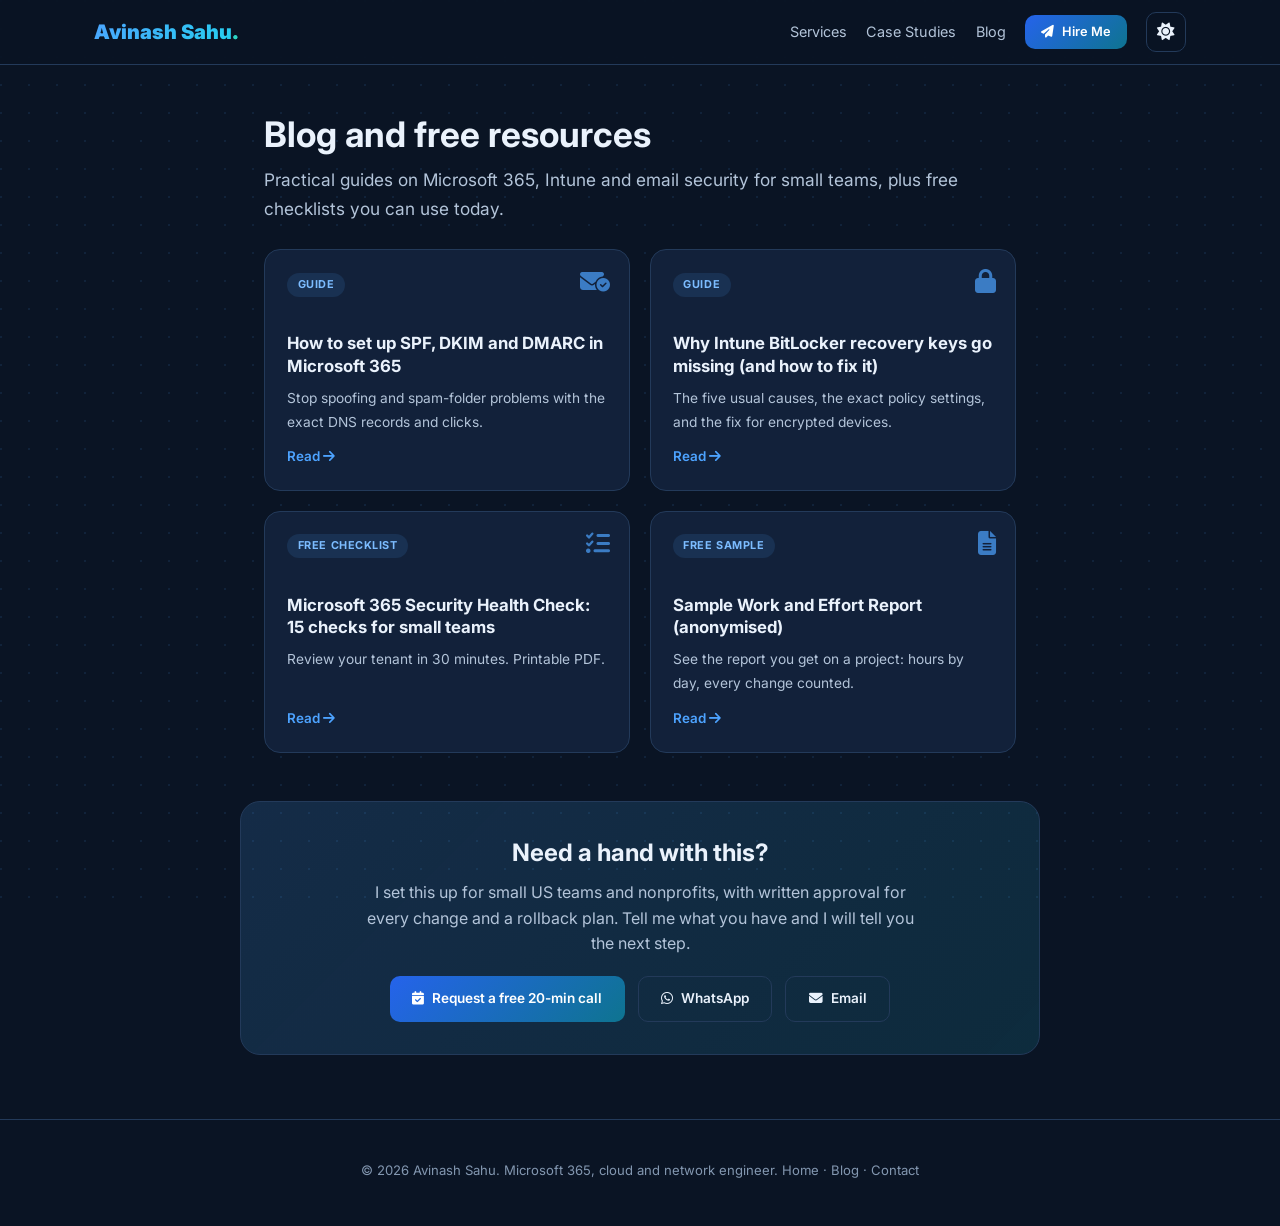
==== blog/index.html @ 32ed9b86 "Add blog, free resources, booking and WhatsApp buttons, analytics hook - Blog with two guides (SPF/D" ====
<!DOCTYPE html>
<html lang="en" data-theme="dark">
<head>
  <meta charset="UTF-8" />
  <meta name="viewport" content="width=device-width, initial-scale=1.0" />
  <title>Blog and free resources: Microsoft 365, Intune and email security | Avinash Sahu</title>
  <meta name="description" content="Practical guides on Microsoft 365, Intune and email security for small teams, plus free checklists and a sample project report." />
  <link rel="canonical" href="https://1998avinashsahu.github.io/portfolio/blog/" />
  <meta name="theme-color" content="#0a1424" />
  <meta property="og:type" content="website" />
  <meta property="og:title" content="Blog and free resources: Microsoft 365, Intune and email security" />
  <meta property="og:description" content="Practical guides on Microsoft 365, Intune and email security for small teams, plus free checklists and a sample project report." />
  <meta property="og:url" content="https://1998avinashsahu.github.io/portfolio/blog/" />
  <meta property="og:image" content="https://1998avinashsahu.github.io/portfolio/assets/og-image.jpg" />
  <meta name="twitter:card" content="summary_large_image" />
  <link rel="icon" href="data:image/svg+xml,%3Csvg xmlns='http://www.w3.org/2000/svg' viewBox='0 0 64 64'%3E%3Crect width='64' height='64' rx='14' fill='%232563eb'/%3E%3Ctext x='32' y='43' font-size='30' font-family='Arial' font-weight='700' text-anchor='middle' fill='white'%3EAS%3C/text%3E%3C/svg%3E" />
  <script>try{var t=localStorage.getItem('theme');if(t)document.documentElement.setAttribute('data-theme',t)}catch(e){}</script>
  <link rel="preconnect" href="https://fonts.googleapis.com" />
  <link href="https://fonts.googleapis.com/css2?family=Inter:wght@300;400;500;600;700;800;900&display=swap" rel="stylesheet" />
  <link rel="stylesheet" href="https://cdnjs.cloudflare.com/ajax/libs/font-awesome/6.5.1/css/all.min.css" />
  <link rel="stylesheet" href="../style.css" />
  
</head>
<body class="post-page">
  <a class="skip-link" href="#main">Skip to content</a>
  <header class="post-nav">
    <div class="container post-nav-inner">
      <a class="nav-logo" href="../">Avinash Sahu<span class="dot">.</span></a>
      <nav aria-label="Main">
        <a href="../#services">Services</a>
        <a href="../#case-studies">Case Studies</a>
        <a href="./">Blog</a>
        <a href="../#contact" class="btn btn-sm btn-primary"><i class="fas fa-paper-plane"></i> Hire Me</a>
        <button class="theme-toggle" id="themeToggle" aria-label="Toggle theme"><i class="fas fa-sun icon-sun"></i><i class="fas fa-moon icon-moon"></i></button>
      </nav>
    </div>
  </header>
  <main id="main">

    <section class="post container">
      <h1>Blog and free resources</h1>
      <p class="lead">Practical guides on Microsoft 365, Intune and email security for small teams, plus free checklists you can use today.</p>
      <div class="res-grid"><a class="res-card" href="../blog/dkim-dmarc-microsoft-365.html"><span class="res-tag">Guide</span><i class="fas fa-envelope-circle-check res-icon"></i><h3>How to set up SPF, DKIM and DMARC in Microsoft 365</h3><p>Stop spoofing and spam-folder problems with the exact DNS records and clicks.</p><span class="res-more">Read <i class="fas fa-arrow-right"></i></span></a><a class="res-card" href="../blog/intune-bitlocker-recovery-keys-missing.html"><span class="res-tag">Guide</span><i class="fas fa-lock res-icon"></i><h3>Why Intune BitLocker recovery keys go missing (and how to fix it)</h3><p>The five usual causes, the exact policy settings, and the fix for encrypted devices.</p><span class="res-more">Read <i class="fas fa-arrow-right"></i></span></a><a class="res-card" href="../resources/m365-security-health-check.html"><span class="res-tag">Free checklist</span><i class="fas fa-list-check res-icon"></i><h3>Microsoft 365 Security Health Check: 15 checks for small teams</h3><p>Review your tenant in 30 minutes. Printable PDF.</p><span class="res-more">Read <i class="fas fa-arrow-right"></i></span></a><a class="res-card" href="../resources/sample-work-report.html"><span class="res-tag">Free sample</span><i class="fas fa-file-lines res-icon"></i><h3>Sample Work and Effort Report (anonymised)</h3><p>See the report you get on a project: hours by day, every change counted.</p><span class="res-more">Read <i class="fas fa-arrow-right"></i></span></a></div>
    </section>

    <section class="post-cta no-print">
      <h2>Need a hand with this?</h2>
      <p>I set this up for small US teams and nonprofits, with written approval for every change and a rollback plan. Tell me what you have and I will tell you the next step.</p>
      <div class="cta-actions">
        <a data-book class="btn btn-primary" href="#"><i class="fas fa-calendar-check"></i> <span class="book-label">Request a free 20-min call</span></a>
        <a data-wa class="btn btn-outline" href="#"><i class="fab fa-whatsapp"></i> WhatsApp</a>
        <a class="btn btn-outline" href="mailto:avinashsahu7415@gmail.com?subject=Question%20from%20your%20blog"><i class="fas fa-envelope"></i> Email</a>
      </div>
    </section>
  </main>
  <footer class="footer post-footer">
    <div class="container">
      <p class="footer-text">&copy; 2026 Avinash Sahu. Microsoft 365, cloud and network engineer. <a href="../">Home</a> &middot; <a href="./">Blog</a> &middot; <a href="../#contact">Contact</a></p>
    </div>
  </footer>
  <script src="../site.js"></script>
</body>
</html>
---- style.css ----
/* ============================================
   SUNSET PALETTE PORTFOLIO — Avinash Sahu
   Dark / Light mode with smooth transitions
   ============================================ */

/* --- CSS Variables: Dark Theme (Default): deep navy, blue and cyan --- */
:root,
[data-theme="dark"] {
  --bg:        #0a1424;
  --bg2:       #0e1b30;
  --bg3:       #13233b;
  --card:      #12213a;
  --card-hover:#182c4a;
  --text:      #eaf2fc;
  --text2:     #b3c4d9;
  --text3:     #8397b0;
  --border:    #233a5a;
  --accent:    #4da3ff;
  --accent2:   #7cbcff;
  --accent3:   #2dd4bf;
  --gradient1: #4da3ff;
  --gradient2: #22d3ee;
  --gradient3: #2dd4bf;
  --btn1:      #2563eb;
  --btn2:      #0e7490;
  --tag-bg:    rgba(77,163,255,0.12);
  --tag-text:  #7cbcff;
  --glow:      rgba(77,163,255,0.18);
  --shadow:    rgba(0,0,0,0.45);
  --nav-bg:    rgba(10,20,36,0.88);
  --bg-art:    .55;
  --dots:      rgba(77,163,255,0.10);
  --metrics-bg:linear-gradient(135deg,rgba(77,163,255,0.07),rgba(34,211,238,0.06));
}

/* --- CSS Variables: Light Theme --- */
[data-theme="light"] {
  --bg:        #f3f7fc;
  --bg2:       #eaf1fa;
  --bg3:       #e2ecf8;
  --card:      #ffffff;
  --card-hover:#f3f7fc;
  --text:      #0b1b2e;
  --text2:     #3d536c;
  --text3:     #587089;
  --border:    #d3e0f0;
  --accent:    #1d6fe0;
  --accent2:   #1558b8;
  --accent3:   #0f766e;
  --gradient1: #1d6fe0;
  --gradient2: #0891b2;
  --gradient3: #0f766e;
  --btn1:      #1d4ed8;
  --btn2:      #0e7490;
  --tag-bg:    rgba(29,111,224,0.08);
  --tag-text:  #1558b8;
  --glow:      rgba(29,111,224,0.10);
  --shadow:    rgba(11,27,46,0.10);
  --nav-bg:    rgba(243,247,252,0.92);
  --bg-art:    .30;
  --dots:      rgba(29,111,224,0.10);
  --metrics-bg:linear-gradient(135deg,rgba(29,111,224,0.05),rgba(8,145,178,0.05));
}

/* --- Base Reset --- */
*,*::before,*::after { margin:0; padding:0; box-sizing:border-box; }
html { scroll-behavior:smooth; scroll-padding-top:80px; }
body {
  font-family:'Inter',system-ui,-apple-system,sans-serif;
  background:var(--bg);
  color:var(--text);
  line-height:1.6;
  overflow-x:hidden;
  transition:background .4s ease, color .4s ease;
}

/* Scrollbar */
::-webkit-scrollbar { width:6px; }
::-webkit-scrollbar-track { background:var(--bg); }
::-webkit-scrollbar-thumb { background:var(--accent); border-radius:3px; }

/* --- Typography --- */
a { text-decoration:none; color:inherit; }
strong { color:var(--accent); font-weight:600; }
ul { list-style:none; }

/* --- Container --- */
.container { max-width:1140px; margin:0 auto; padding:0 1.5rem; }

/* --- Gradient Text --- */
.gradient-text {
  background:linear-gradient(135deg,var(--gradient1),var(--gradient2),var(--gradient3));
  -webkit-background-clip:text;
  -webkit-text-fill-color:transparent;
  background-clip:text;
  background-size:200% 200%;
  animation:gradShift 6s ease infinite;
}
@keyframes gradShift {
  0%{background-position:0% 50%}
  50%{background-position:100% 50%}
  100%{background-position:0% 50%}
}

/* --- Buttons --- */
.btn {
  display:inline-flex; align-items:center; gap:.5rem;
  padding:.7rem 1.4rem; border-radius:10px;
  font-weight:600; font-size:.85rem;
  transition:all .3s; cursor:pointer; border:none;
  font-family:inherit; position:relative; overflow:hidden;
}
.btn-primary {
  background:linear-gradient(135deg,var(--btn1),var(--btn2));
  color:#fff;
}
.btn-primary:hover { transform:translateY(-3px); box-shadow:0 10px 30px var(--glow); }
.btn-outline {
  border:1px solid var(--border); color:var(--text); background:transparent;
}
.btn-outline:hover { border-color:var(--accent); color:var(--accent); }
.btn-accent {
  background:linear-gradient(135deg,var(--btn1),var(--btn2));
  color:#fff; border-radius:8px;
}
.btn-linkedin {
  background:#0077B5; color:#fff; border:none;
}
.btn-linkedin:hover {
  background:#005e93; transform:translateY(-3px);
  box-shadow:0 8px 25px rgba(0,119,181,0.35);
}
.btn-sm { padding:.4rem 1rem; font-size:.8rem; }
.btn-full { width:100%; justify-content:center; }

/* ===========================
   NAVBAR — Sticky + Responsive
   =========================== */
.nav {
  position:fixed; top:0; left:0; right:0; z-index:1000;
  background:var(--nav-bg);
  backdrop-filter:blur(20px); -webkit-backdrop-filter:blur(20px);
  border-bottom:1px solid var(--border);
  transition:all .3s;
}
.nav.scrolled { box-shadow:0 4px 30px var(--shadow); }
.nav-inner {
  max-width:1140px; margin:0 auto; padding:0 1.5rem;
  display:flex; justify-content:space-between; align-items:center; height:64px;
}
.nav-logo {
  font-size:1.25rem; font-weight:900; white-space:nowrap;
  background:linear-gradient(135deg,var(--gradient1),var(--gradient2));
  -webkit-background-clip:text; -webkit-text-fill-color:transparent;
  background-clip:text;
}
.nav-logo .dot { -webkit-text-fill-color:var(--accent3); }
.nav-menu {
  display:flex; align-items:center; gap:1.8rem; list-style:none;
}
.nav-link {
  color:var(--text2); font-size:.85rem; font-weight:500;
  transition:all .3s; position:relative;
}
.nav-link::after {
  content:''; position:absolute; bottom:-4px; left:0;
  width:0; height:2px; background:var(--accent); transition:width .3s;
}
.nav-link:hover, .nav-link.active { color:var(--accent); }
.nav-link:hover::after, .nav-link.active::after { width:100%; }

/* Nav Right (Theme + Hamburger) */
.nav-right { display:flex; align-items:center; gap:.8rem; }

/* Theme Toggle */
.theme-toggle {
  width:40px; height:40px; border-radius:10px; border:1px solid var(--border);
  background:transparent; cursor:pointer; display:flex; align-items:center;
  justify-content:center; color:var(--text); font-size:1.1rem; transition:all .3s;
}
.theme-toggle:hover { border-color:var(--accent); color:var(--accent); }
[data-theme="dark"] .icon-sun  { display:inline; }
[data-theme="dark"] .icon-moon { display:none; }
[data-theme="light"] .icon-sun  { display:none; }
[data-theme="light"] .icon-moon { display:inline; }

/* Hamburger */
.hamburger {
  display:none; flex-direction:column; gap:5px;
  background:none; border:none; cursor:pointer; padding:4px;
}
.hamburger span {
  display:block; width:24px; height:2px; background:var(--text);
  border-radius:2px; transition:all .3s;
}
.hamburger.active span:nth-child(1) { transform:rotate(45deg) translate(5px,5px); }
.hamburger.active span:nth-child(2) { opacity:0; }
.hamburger.active span:nth-child(3) { transform:rotate(-45deg) translate(5px,-5px); }

/* ===========================
   HERO
   =========================== */
.hero {
  min-height:100vh; display:flex; align-items:center;
  padding:80px 0 40px; position:relative; overflow:hidden;
}
.hero-bg-glow {
  position:absolute; top:-150px; right:-150px; width:600px; height:600px;
  background:radial-gradient(circle,var(--glow) 0%,transparent 70%);
  border-radius:50%; animation:pulse 8s ease-in-out infinite; pointer-events:none;
}
@keyframes pulse {
  0%,100%{transform:scale(1);opacity:.5}
  50%{transform:scale(1.15);opacity:1}
}
.hero-content { max-width:700px; }
.hero-badge {
  display:inline-flex; align-items:center; gap:.5rem;
  padding:.4rem 1rem; border-radius:50px;
  background:rgba(34,197,94,0.1); border:1px solid rgba(34,197,94,0.3);
  font-size:.8rem; color:#22c55e; margin-bottom:1.5rem;
}
.pulse-dot {
  width:8px; height:8px; background:#22c55e; border-radius:50%;
  animation:blink 2s infinite;
}
@keyframes blink { 0%,100%{opacity:1} 50%{opacity:.3} }
.hero h1 { font-size:3.2rem; font-weight:900; line-height:1.1; margin-bottom:1.5rem; }
.hero-desc { font-size:1.1rem; color:var(--text2); max-width:560px; margin-bottom:2rem; }
.hero-btns { display:flex; gap:1rem; flex-wrap:wrap; margin-bottom:3rem; }
.hero-stats { display:grid; grid-template-columns:repeat(4,1fr); gap:1rem; }
.stat-card {
  background:var(--card); border:1px solid var(--border); border-radius:12px;
  padding:1rem; text-align:center; transition:all .3s;
}
.stat-card:hover { border-color:var(--accent); transform:translateY(-3px); }
.stat-num { font-size:1.8rem; font-weight:800; color:var(--accent); display:block; }
.stat-card small { font-size:.7rem; color:var(--text3); }
.scroll-indicator {
  position:absolute; bottom:2rem; left:50%; transform:translateX(-50%);
  display:flex; flex-direction:column; align-items:center; gap:.5rem;
  color:var(--text3); font-size:.75rem;
}
.scroll-line {
  width:1px; height:40px; background:linear-gradient(to bottom,var(--accent),transparent);
  animation:scrollBounce 2s infinite;
}
@keyframes scrollBounce {
  0%,100%{transform:scaleY(1);opacity:1}
  50%{transform:scaleY(.5);opacity:.4}
}

/* ===========================
   METRICS BAR
   =========================== */
.metrics-bar {
  background:var(--metrics-bg);
  border-top:1px solid var(--border); border-bottom:1px solid var(--border);
  padding:3rem 0;
}
.metrics-grid { display:grid; grid-template-columns:repeat(5,1fr); gap:1.5rem; }
.metric { text-align:center; }
.metric .stat-num { font-size:2.5rem; }
.metric small { font-size:.8rem; color:var(--text3); display:block; margin-top:.2rem; }

/* ===========================
   SECTIONS
   =========================== */
.section { padding:5rem 0; }
.section-alt { background:var(--bg2); }
.section-header { text-align:center; margin-bottom:3.5rem; }
.section-badge {
  display:inline-block; padding:.25rem .9rem;
  background:var(--tag-bg); border:1px solid rgba(77,163,255,0.22);
  border-radius:50px; font-size:.75rem; color:var(--tag-text);
  letter-spacing:1px; text-transform:uppercase; margin-bottom:.8rem;
}
.section-title { font-size:2.4rem; font-weight:900; margin-bottom:.5rem; }
.section-sub { color:var(--text3); font-size:.95rem; max-width:550px; margin:0 auto; }

/* ===========================
   ABOUT
   =========================== */
.about-grid { display:grid; grid-template-columns:1fr 1fr; gap:3rem; align-items:start; }
.about-text p { color:var(--text2); margin-bottom:1rem; font-size:.95rem; }
.about-cards { display:grid; grid-template-columns:1fr 1fr; gap:1rem; }
.highlight-card {
  background:var(--card); border:1px solid var(--border); border-radius:16px;
  padding:1.5rem; transition:all .4s; position:relative; overflow:hidden;
}
.highlight-card::before {
  content:''; position:absolute; top:0; left:0; right:0; height:3px;
  background:linear-gradient(90deg,var(--gradient1),var(--gradient2));
  transform:scaleX(0); transition:transform .4s; transform-origin:left;
}
.highlight-card:hover::before { transform:scaleX(1); }
.highlight-card:hover {
  border-color:var(--accent); transform:translateY(-5px);
  box-shadow:0 15px 30px var(--shadow);
}
.highlight-icon {
  font-size:1.6rem; margin-bottom:.6rem; display:inline-block; color:var(--accent);
}
.highlight-card h4 { font-size:.95rem; margin-bottom:.3rem; }
.highlight-card p { font-size:.8rem; color:var(--text3); }

/* ===========================
   SKILLS
   =========================== */
.skills-wrap { max-width:900px; margin:0 auto; }
.skill-group-label {
  font-size:.8rem; color:var(--accent); font-weight:600;
  letter-spacing:1px; text-transform:uppercase;
  padding:.6rem 0; margin-top:1.5rem; margin-bottom:.8rem;
  border-bottom:1px solid var(--border);
}
.skill-group-label:first-child { margin-top:0; }
.skills-row { display:flex; flex-wrap:wrap; gap:.6rem; }
.skill-chip {
  display:inline-flex; align-items:center; gap:.5rem;
  padding:.55rem 1rem; background:var(--card); border:1px solid var(--border);
  border-radius:10px; font-size:.82rem; font-weight:500;
  transition:all .3s; cursor:default;
}
.skill-chip i { color:var(--accent); font-size:.9rem; }
.skill-chip:hover {
  border-color:var(--accent); transform:translateY(-3px);
  box-shadow:0 8px 20px var(--shadow);
}

/* ===========================
   PROJECTS
   =========================== */
.filter-bar {
  display:flex; justify-content:center; gap:.5rem;
  margin-bottom:2.5rem; flex-wrap:wrap;
}
.filter-btn {
  padding:.4rem 1rem; border:1px solid var(--border); border-radius:50px;
  background:transparent; color:var(--text2); font-size:.8rem;
  cursor:pointer; transition:all .3s; font-family:inherit;
}
.filter-btn.active, .filter-btn:hover {
  background:var(--accent); color:#fff; border-color:var(--accent);
}
.projects-grid {
  display:grid; grid-template-columns:repeat(auto-fill,minmax(320px,1fr)); gap:1.5rem;
}
.project-card {
  background:var(--card); border:1px solid var(--border); border-radius:18px;
  padding:1.8rem; transition:all .4s; position:relative;
}
.project-card:hover {
  border-color:var(--accent); transform:translateY(-6px);
  box-shadow:0 20px 40px var(--shadow);
}
.project-tag {
  display:inline-block; padding:.15rem .6rem; border-radius:6px;
  font-size:.7rem; font-weight:700; margin-bottom:1rem;
}
.tag-aws   { background:rgba(249,165,27,0.15); color:#f9a51b; }
.tag-gcp   { background:rgba(66,133,244,0.15); color:#4285f4; }
.tag-azure { background:rgba(0,120,212,0.15); color:#0078d4; }
.tag-cicd  { background:rgba(34,197,94,0.15); color:#22c55e; }
.tag-ai    { background:rgba(168,85,247,0.15); color:#a855f7; }
.project-card h3 { font-size:1.05rem; margin-bottom:.5rem; }
.project-card p { font-size:.83rem; color:var(--text3); margin-bottom:1rem; line-height:1.6; }
.project-tech { display:flex; flex-wrap:wrap; gap:.4rem; margin-bottom:1rem; }
.project-tech span {
  font-size:.65rem; padding:.2rem .5rem; background:var(--bg);
  border-radius:4px; color:var(--text2);
}
.project-link {
  color:var(--accent); font-size:.82rem; font-weight:600;
  display:inline-flex; align-items:center; gap:.4rem; transition:all .3s;
}
.project-link:hover { gap:.6rem; color:var(--accent2); }
.projects-more { text-align:center; margin-top:2.5rem; }

/* ===========================
   EXPERIENCE TIMELINE
   =========================== */
.timeline { max-width:750px; margin:0 auto; position:relative; }
.timeline::before {
  content:''; position:absolute; left:28px; top:0; bottom:0;
  width:2px;
  background:linear-gradient(to bottom,var(--gradient1),var(--gradient2),var(--gradient3));
}
.timeline-item { position:relative; padding-left:68px; margin-bottom:2.5rem; }
.timeline-dot {
  position:absolute; left:19px; top:8px; width:20px; height:20px;
  border-radius:50%; border:3px solid var(--bg); z-index:2;
  background:var(--accent); transition:all .3s;
}
.timeline-dot.active {
  background:#22c55e; box-shadow:0 0 15px rgba(34,197,94,0.5);
}
.timeline-dot.cert {
  background:var(--accent3); box-shadow:0 0 15px rgba(255,209,102,0.4);
}
.timeline-card {
  background:var(--card); border:1px solid var(--border); border-radius:16px;
  padding:1.5rem; transition:all .3s;
}
.timeline-card:hover {
  border-color:var(--accent); box-shadow:0 10px 25px var(--shadow);
}
.timeline-top {
  display:flex; justify-content:space-between; align-items:start;
  flex-wrap:wrap; gap:.5rem; margin-bottom:.5rem;
}
.timeline-card h3 { font-size:1.05rem; }
.timeline-company { font-size:.85rem; color:var(--text2); }
.timeline-date {
  font-size:.72rem; color:#fff; padding:.2rem .8rem; border-radius:50px; font-weight:600;
  background:linear-gradient(135deg,var(--btn1),var(--btn2));
}
.timeline-card ul { list-style:disc; padding-left:1.2rem; margin:.8rem 0; }
.timeline-card li { font-size:.85rem; color:var(--text2); margin-bottom:.4rem; }
.timeline-tags { display:flex; flex-wrap:wrap; gap:.4rem; margin-top:.8rem; }
.timeline-tags span {
  font-size:.65rem; padding:.2rem .5rem;
  background:var(--tag-bg); border:1px solid rgba(77,163,255,0.18);
  border-radius:4px; color:var(--tag-text);
}

/* ===========================
   CONTACT
   =========================== */
.contact-grid {
  display:grid; grid-template-columns:repeat(auto-fit,minmax(220px,1fr)); gap:1.5rem;
}
.contact-card {
  background:var(--card); border:1px solid var(--border); border-radius:18px;
  padding:2rem; text-align:center; transition:all .4s; display:block;
}
.contact-card:hover {
  border-color:var(--accent); transform:translateY(-5px);
  box-shadow:0 15px 30px var(--shadow);
}
.contact-card i { font-size:2rem; color:var(--accent); margin-bottom:.8rem; display:block; }
.contact-card h4 { margin-bottom:.3rem; }
.contact-card p { font-size:.82rem; color:var(--text3); }

/* ===========================
   FOOTER
   =========================== */
.footer {
  text-align:center; padding:2.5rem 1.5rem; border-top:1px solid var(--border);
  color:var(--text3); font-size:.82rem;
}
.footer-socials {
  display:flex; justify-content:center; gap:1rem; margin-bottom:1rem;
}
.footer-social {
  width:42px; height:42px; border-radius:50%;
  border:1px solid var(--border); display:flex; align-items:center;
  justify-content:center; color:var(--text2); font-size:1rem;
  transition:all .3s;
}
.footer-social:hover {
  border-color:var(--accent); color:#fff; background:var(--accent);
  transform:translateY(-3px);
}
.footer-text { margin-bottom:.3rem; }
.footer-sub { font-size:.78rem; }
.footer-sub a {
  color:var(--accent); font-weight:600; transition:color .3s;
}
.footer-sub a:hover { color:var(--accent2); }

/* ===========================
   LINKEDIN — Article Cards
   =========================== */
.article-grid {
  display:grid;
  grid-template-columns:repeat(3, 1fr);
  gap:1.8rem;
}
.article-card {
  background:var(--card);
  border:1px solid var(--border);
  border-radius:18px;
  overflow:hidden;
  transition:all .4s cubic-bezier(.25,.8,.25,1);
  display:flex;
  flex-direction:column;
  text-decoration:none;
  color:inherit;
}
.article-card:hover {
  transform:translateY(-8px);
  border-color:var(--accent);
  box-shadow:0 20px 50px rgba(0,0,0,0.25);
}

/* Cover / Banner */
.article-cover {
  height:160px;
  display:flex;
  align-items:center;
  justify-content:center;
  position:relative;
  overflow:hidden;
}
.article-cover-icon {
  font-size:3.5rem;
  color:rgba(255,255,255,0.25);
  transition:transform .5s;
}
.article-card:hover .article-cover-icon {
  transform:scale(1.2) rotate(5deg);
}

/* Body */
.article-body {
  padding:1.4rem 1.5rem 1.2rem;
  display:flex;
  flex-direction:column;
  flex:1;
}
.article-meta {
  display:flex;
  align-items:center;
  justify-content:space-between;
  margin-bottom:.8rem;
}
.article-badge {
  display:inline-flex;
  align-items:center;
  gap:.35rem;
  font-size:.7rem;
  font-weight:600;
  color:var(--accent);
  background:var(--tag-bg);
  padding:.25rem .7rem;
  border-radius:6px;
}
.article-date {
  font-size:.68rem;
  color:var(--text3);
  display:flex;
  align-items:center;
  gap:.3rem;
}
.article-title {
  font-size:1.05rem;
  font-weight:700;
  line-height:1.4;
  margin-bottom:.7rem;
  color:var(--text);
}
.article-excerpt {
  font-size:.82rem;
  color:var(--text2);
  line-height:1.6;
  margin-bottom:1rem;
  flex:1;
}
.article-tags {
  display:flex;
  flex-wrap:wrap;
  gap:.35rem;
  margin-bottom:1.2rem;
}
.article-tags span {
  font-size:.62rem;
  padding:.15rem .5rem;
  background:rgba(0,119,181,0.08);
  color:#0077B5;
  border-radius:4px;
  font-weight:500;
}

/* Footer */
.article-footer {
  display:flex;
  align-items:center;
  justify-content:space-between;
  padding-top:.8rem;
  border-top:1px solid var(--border);
}
.article-author {
  display:flex;
  align-items:center;
  gap:.5rem;
  font-size:.78rem;
  font-weight:500;
  color:var(--text2);
}
.article-author-avatar {
  width:28px;
  height:28px;
  border-radius:50%;
  background:#0077B5;
  display:flex;
  align-items:center;
  justify-content:center;
  color:#fff;
  font-size:.7rem;
}
.article-read {
  font-size:.78rem;
  font-weight:600;
  color:var(--accent);
  display:flex;
  align-items:center;
  gap:.35rem;
  transition:gap .3s;
}
.article-card:hover .article-read {
  gap:.6rem;
}

/* CTA */
.linkedin-cta {
  display:flex;
  justify-content:center;
  gap:1rem;
  margin-top:2.5rem;
  flex-wrap:wrap;
}

/* ===========================
   AI CHATBOT
   =========================== */

/* --- FAB Button --- */
.chatbot-fab {
  position:fixed;
  bottom:2rem;
  right:2rem;
  z-index:9998;
  width:62px;
  height:62px;
  border-radius:50%;
  background:linear-gradient(135deg,var(--btn1),var(--btn2));
  color:#fff;
  border:none;
  cursor:pointer;
  display:flex;
  align-items:center;
  justify-content:center;
  font-size:1.6rem;
  box-shadow:0 6px 25px rgba(37,99,235,0.45);
  transition:transform .3s, box-shadow .3s;
}
.chatbot-fab:hover {
  transform:scale(1.12);
  box-shadow:0 10px 35px rgba(37,99,235,0.55);
}
.fab-pulse {
  position:absolute;
  top:0; left:0;
  width:100%;
  height:100%;
  border-radius:50%;
  border:2px solid var(--accent);
  animation:fabPulse 2s ease-out infinite;
  pointer-events:none;
}
@keyframes fabPulse {
  0%   { transform:scale(1);   opacity:.6; }
  100% { transform:scale(1.6); opacity:0;  }
}

/* --- Chat Window Container --- */
.chatbot-window {
  position:fixed;
  bottom:7rem;
  right:2rem;
  z-index:9999;
  width:380px;
  height:500px;
  border-radius:20px;
  background:var(--card);
  border:1px solid var(--border);
  box-shadow:0 25px 60px rgba(0,0,0,0.35);
  overflow:hidden;
  /* Hidden by default */
  visibility:hidden;
  opacity:0;
  transform:translateY(20px) scale(0.95);
  transition:visibility .3s, opacity .3s ease, transform .3s ease;
  /* Flex layout */
  display:flex;
  flex-direction:column;
}
.chatbot-window.open {
  visibility:visible;
  opacity:1;
  transform:translateY(0) scale(1);
}

/* --- Chat Header --- */
.chatbot-header {
  display:flex;
  align-items:center;
  justify-content:space-between;
  padding:1rem 1.2rem;
  background:linear-gradient(135deg,var(--btn1),var(--btn2));
  color:#fff;
  flex-shrink:0;
}
.chatbot-header-info {
  display:flex;
  align-items:center;
  gap:.8rem;
}
.chatbot-avatar {
  width:40px;
  height:40px;
  border-radius:50%;
  background:rgba(255,255,255,0.2);
  display:flex;
  align-items:center;
  justify-content:center;
  font-size:1.2rem;
}
.chatbot-header h4 {
  font-size:.92rem;
  font-weight:700;
}
.chatbot-status {
  font-size:.72rem;
  opacity:.85;
  display:flex;
  align-items:center;
  gap:.35rem;
}
.status-dot {
  width:7px;
  height:7px;
  background:#22c55e;
  border-radius:50%;
  display:inline-block;
  animation:blink 2s infinite;
}
.chatbot-close {
  background:none;
  border:none;
  color:#fff;
  font-size:1.2rem;
  cursor:pointer;
  opacity:.8;
  transition:opacity .2s;
  padding:4px;
}
.chatbot-close:hover { opacity:1; }

/* --- Chat Messages Area --- */
.chatbot-messages {
  flex:1;
  overflow-y:auto;
  padding:1rem 1rem;
  display:flex;
  flex-direction:column;
  gap:.7rem;
  background:var(--bg);
}
.chatbot-messages::-webkit-scrollbar { width:4px; }
.chatbot-messages::-webkit-scrollbar-thumb { background:var(--border); border-radius:2px; }

.chat-msg {
  display:flex;
}
.chat-msg.bot  { justify-content:flex-start; }
.chat-msg.user { justify-content:flex-end; }

.chat-bubble {
  max-width:82%;
  padding:.65rem 1rem;
  border-radius:16px;
  font-size:.82rem;
  line-height:1.55;
  word-wrap:break-word;
}
.chat-msg.bot .chat-bubble {
  background:var(--card);
  color:var(--text);
  border:1px solid var(--border);
  border-bottom-left-radius:4px;
}
.chat-msg.user .chat-bubble {
  background:linear-gradient(135deg,var(--btn1),var(--btn2));
  color:#fff;
  border-bottom-right-radius:4px;
}
.chat-bubble a {
  color:var(--accent);
  text-decoration:underline;
}
.chat-msg.user .chat-bubble a {
  color:#fff;
  text-decoration:underline;
}

/* --- Suggestion Chips --- */
.chat-suggestions {
  display:flex;
  flex-wrap:wrap;
  gap:.4rem;
  padding:.3rem 0;
}
.suggestion-btn {
  padding:.35rem .75rem;
  border-radius:20px;
  font-size:.72rem;
  font-weight:500;
  border:1px solid var(--border);
  background:var(--card);
  color:var(--text2);
  cursor:pointer;
  transition:all .2s;
  font-family:inherit;
}
.suggestion-btn:hover {
  border-color:var(--accent);
  color:var(--accent);
  background:var(--tag-bg);
  transform:translateY(-1px);
}

/* --- Chat Input Bar --- */
.chatbot-input {
  display:flex;
  padding:.7rem .8rem;
  border-top:1px solid var(--border);
  gap:.5rem;
  background:var(--card);
  flex-shrink:0;
}
.chatbot-input input {
  flex:1;
  padding:.6rem .9rem;
  border-radius:12px;
  border:1px solid var(--border);
  background:var(--bg);
  color:var(--text);
  font-size:.82rem;
  font-family:inherit;
  outline:none;
  transition:border-color .3s;
}
.chatbot-input input:focus {
  border-color:var(--accent);
}
.chatbot-input input::placeholder {
  color:var(--text3);
}
.chatbot-input button {
  width:40px;
  height:40px;
  border-radius:12px;
  border:none;
  background:linear-gradient(135deg,var(--btn1),var(--btn2));
  color:#fff;
  cursor:pointer;
  display:flex;
  align-items:center;
  justify-content:center;
  font-size:.95rem;
  transition:transform .2s, box-shadow .2s;
  flex-shrink:0;
}
.chatbot-input button:hover {
  transform:scale(1.08);
  box-shadow:0 4px 15px var(--glow);
}

/* --- Typing Dots --- */
.typing-dots {
  display:flex;
  gap:5px;
  padding:4px 0;
  align-items:center;
}
.typing-dots span {
  width:7px;
  height:7px;
  border-radius:50%;
  background:var(--text3);
  animation:typingBounce .6s infinite alternate;
}
.typing-dots span:nth-child(2) { animation-delay:.2s; }
.typing-dots span:nth-child(3) { animation-delay:.4s; }
@keyframes typingBounce {
  from { opacity:.3; transform:translateY(0); }
  to   { opacity:1;  transform:translateY(-5px); }
}

/* ===========================
   REVEAL ANIMATION
   =========================== */
.reveal {
  opacity:0; transform:translateY(30px);
  transition:all .7s cubic-bezier(.4,0,.2,1);
}
.reveal.visible { opacity:1; transform:translateY(0); }

/* ===========================
   RESPONSIVE — Mobile First
   =========================== */
@media (max-width:768px) {
  .nav-menu {
    display:none; position:absolute; top:64px; left:0; right:0;
    background:var(--nav-bg); backdrop-filter:blur(20px);
    flex-direction:column; padding:1.5rem 2rem; gap:1rem;
    border-bottom:1px solid var(--border);
  }
  .nav-menu.open { display:flex; }
  .hamburger { display:flex; }
  .hero h1 { font-size:2.2rem; }
  .hero-stats { grid-template-columns:repeat(2,1fr); }
  .hero-btns { justify-content:center; }
  .hero-content { text-align:center; }
  .hero-desc { margin-left:auto; margin-right:auto; }
  .hero-badge { margin-left:auto; margin-right:auto; }
  .about-grid { grid-template-columns:1fr; }
  .about-cards { grid-template-columns:1fr 1fr; }
  .metrics-grid { grid-template-columns:repeat(2,1fr); gap:1.5rem; }
  .metrics-grid .metric:last-child { grid-column:span 2; }
  .projects-grid { grid-template-columns:1fr; }
  .filter-bar { gap:.4rem; }
  .section { padding:3rem 0; }
  .section-title { font-size:1.8rem; }
  .scroll-indicator { display:none; }
  .article-grid { grid-template-columns:1fr; }
  .chatbot-window {
    width:calc(100vw - 1.5rem);
    right:.75rem;
    bottom:5rem;
    height:70vh;
    max-height:480px;
    border-radius:16px;
  }
  .chatbot-fab {
    bottom:1rem; right:1rem;
    width:54px; height:54px; font-size:1.3rem;
  }
}

@media (max-width:480px) {
  .about-cards { grid-template-columns:1fr; }
  .hero-stats { grid-template-columns:1fr 1fr; gap:.8rem; }
  .stat-num { font-size:1.4rem; }
  .metric .stat-num { font-size:1.8rem; }
}


/* ===========================================
   CLIENT-FOCUSED ADDITIONS
   =========================================== */
.skip-link { position:absolute; left:-999px; top:0; background:var(--accent); color:#fff; padding:.6rem 1rem; z-index:10001; border-radius:0 0 8px 0; }
.skip-link:focus { left:0; }
:focus-visible { outline:2px solid var(--accent3); outline-offset:3px; border-radius:4px; }
.scroll-progress { position:fixed; top:0; left:0; height:3px; width:0; z-index:10000; background:linear-gradient(90deg,var(--gradient1),var(--gradient2),var(--gradient3)); }
.btn-lg { padding:1rem 2rem; font-size:1rem; }

.hero-grid { display:grid; grid-template-columns:1.25fr .75fr; gap:3rem; align-items:center; }
.hero-content { max-width:none; }
.hero h1 { font-size:2.9rem; }
.trust-row { list-style:none; display:flex; flex-wrap:wrap; gap:.6rem 1.4rem; margin:-1.4rem 0 2rem; font-size:.82rem; color:var(--text2); }
.trust-row i { color:var(--accent); margin-right:.35rem; }
.hero-visual { display:flex; justify-content:center; }
.photo-card { position:relative; width:100%; max-width:340px; border-radius:24px; padding:8px;
  background:linear-gradient(145deg,var(--gradient1),var(--gradient2),var(--gradient3)); box-shadow:0 25px 70px var(--shadow); }
.photo-card img { display:block; width:100%; height:auto; border-radius:18px; aspect-ratio:3/4; object-fit:cover; }
.float-chip { position:absolute; display:flex; align-items:center; gap:.45rem; padding:.45rem .85rem; border-radius:50px; font-size:.75rem; font-weight:600;
  background:var(--card); color:var(--text); border:1px solid var(--border); box-shadow:0 10px 30px var(--shadow); animation:floaty 6s ease-in-out infinite; }
.float-chip i { color:var(--accent); }
.fc1 { top:8%; left:-16%; } .fc2 { top:30%; right:-14%; animation-delay:-1.5s; }
.fc3 { bottom:26%; left:-14%; animation-delay:-3s; } .fc4 { bottom:8%; right:-12%; animation-delay:-4.5s; }
@keyframes floaty { 0%,100%{transform:translateY(0)} 50%{transform:translateY(-8px)} }

.tech-strip { border-bottom:1px solid var(--border); padding:1.4rem 0; background:var(--bg); }
.tech-strip .container { display:flex; align-items:center; gap:1.5rem; flex-wrap:wrap; justify-content:center; }
.tech-strip p { font-size:.7rem; letter-spacing:.12em; text-transform:uppercase; color:var(--text3); }
.tech-strip ul { list-style:none; display:flex; flex-wrap:wrap; gap:.6rem 1.4rem; justify-content:center; }
.tech-strip li { font-size:.85rem; color:var(--text2); display:flex; align-items:center; gap:.45rem; }
.tech-strip li i { color:var(--accent); font-size:1.05rem; }

.service-grid { display:grid; grid-template-columns:repeat(2,1fr); gap:1.6rem; }
.service-card { background:var(--card); border:1px solid var(--border); border-radius:18px; padding:1.8rem; display:flex; flex-direction:column; transition:all .3s; }
.service-card:hover { transform:translateY(-6px); border-color:var(--accent); box-shadow:0 18px 45px var(--shadow); }
.service-icon { width:52px; height:52px; border-radius:14px; display:flex; align-items:center; justify-content:center; font-size:1.4rem; color:#fff; margin-bottom:1rem;
  background:linear-gradient(135deg,var(--btn1),var(--btn2)); }
.service-card h3 { font-size:1.2rem; margin-bottom:.4rem; }
.service-fit { color:var(--text3); font-size:.88rem; margin-bottom:1rem; }
.service-card ul { list-style:none; margin-bottom:1rem; }
.service-card li { position:relative; padding-left:1.3rem; font-size:.88rem; color:var(--text2); margin-bottom:.4rem; }
.service-card li::before { content:"\f00c"; font-family:"Font Awesome 6 Free"; font-weight:900; position:absolute; left:0; color:var(--accent); font-size:.7rem; top:.2rem; }
.service-out { font-size:.84rem; color:var(--text2); padding:.8rem 1rem; border-radius:10px; background:var(--tag-bg); margin-bottom:1rem; }
.service-out strong { color:var(--accent); }
.service-link { margin-top:auto; font-size:.85rem; font-weight:600; color:var(--accent); display:inline-flex; gap:.4rem; align-items:center; }
.service-link:hover i { transform:translateX(4px); }
.service-link i { transition:transform .2s; }

.case-grid { display:grid; grid-template-columns:repeat(3,1fr); gap:1.5rem; }
.case-card { background:var(--card); border:1px solid var(--border); border-radius:18px; padding:1.6rem; display:flex; flex-direction:column; transition:all .3s; }
.case-card:hover { transform:translateY(-6px); border-color:var(--accent); box-shadow:0 18px 45px var(--shadow); }
.case-tag { align-self:flex-start; font-size:.68rem; font-weight:700; letter-spacing:.04em; text-transform:uppercase; color:var(--tag-text); background:var(--tag-bg); padding:.25rem .65rem; border-radius:50px; margin-bottom:.9rem; }
.case-card h3 { font-size:1.08rem; line-height:1.35; margin-bottom:.9rem; }
.case-line { font-size:.84rem; color:var(--text2); line-height:1.6; margin-bottom:.7rem; }
.case-line strong { display:block; font-size:.68rem; letter-spacing:.08em; text-transform:uppercase; color:var(--text3); margin-bottom:.15rem; }
.case-results { display:flex; flex-wrap:wrap; gap:.6rem; margin-top:auto; padding-top:1rem; border-top:1px solid var(--border); }
.case-results div { flex:1 1 56px; text-align:center; background:var(--bg); border-radius:10px; padding:.55rem .3rem; }
.case-results b { display:block; font-size:1.25rem; color:var(--accent); }
.case-results span { font-size:.66rem; color:var(--text3); line-height:1.2; display:block; }

.step-grid { display:grid; grid-template-columns:repeat(4,1fr); gap:1.4rem; }
.step-card { position:relative; background:var(--card); border:1px solid var(--border); border-radius:16px; padding:1.6rem 1.3rem 1.3rem; }
.step-num { position:absolute; top:-14px; left:1.2rem; width:30px; height:30px; border-radius:50%; background:var(--accent); color:#fff; font-weight:800; font-size:.85rem; display:flex; align-items:center; justify-content:center; }
.step-card > i { font-size:1.4rem; color:var(--accent); margin-bottom:.7rem; }
.step-card h4 { margin-bottom:.4rem; }
.step-card p { font-size:.84rem; color:var(--text2); }
.ways-title { text-align:center; margin:3rem 0 1.3rem; font-size:1.15rem; }
.ways-grid { display:grid; grid-template-columns:repeat(3,1fr); gap:1.2rem; }
.way-card { display:flex; gap:1rem; align-items:flex-start; background:var(--bg2); border:1px solid var(--border); border-radius:14px; padding:1.2rem; }
.way-card > i { font-size:1.3rem; color:var(--accent3); margin-top:.2rem; }
.way-card h4 { font-size:.98rem; margin-bottom:.2rem; }
.way-card p { font-size:.82rem; color:var(--text2); }

.faq-list { max-width:780px; margin:0 auto; display:grid; gap:.8rem; }
.faq-item { background:var(--card); border:1px solid var(--border); border-radius:14px; padding:0 1.3rem; transition:border-color .2s; }
.faq-item[open] { border-color:var(--accent); }
.faq-item summary { cursor:pointer; list-style:none; padding:1.1rem 0; font-weight:600; display:flex; justify-content:space-between; gap:1rem; align-items:center; }
.faq-item summary::-webkit-details-marker { display:none; }
.faq-item summary::after { content:"+"; font-size:1.4rem; color:var(--accent); transition:transform .2s; }
.faq-item[open] summary::after { transform:rotate(45deg); }
.faq-item p { padding-bottom:1.1rem; color:var(--text2); font-size:.92rem; }

.cta-box { display:flex; align-items:center; justify-content:space-between; gap:1.5rem; flex-wrap:wrap; margin-bottom:2rem; padding:2rem 2.2rem; border-radius:20px;
  background:linear-gradient(135deg,rgba(77,163,255,.16),rgba(34,211,238,.12)); border:1px solid var(--border); }
.cta-box h3 { font-size:1.5rem; margin-bottom:.3rem; }
.cta-box p { color:var(--text2); max-width:520px; }

.sticky-cta { display:none; }
@media (max-width:1024px) {
  .hero-grid { grid-template-columns:1fr; }
  .hero-visual { order:-1; }
  .photo-card { max-width:260px; }
  .case-grid { grid-template-columns:repeat(2,1fr); }
  .step-grid { grid-template-columns:repeat(2,1fr); }
  .fc1 { left:-8%; } .fc2 { right:-8%; } .fc3 { left:-8%; } .fc4 { right:-8%; }
}
@media (max-width:768px) {
  .hero h1 { font-size:2.1rem; }
  .trust-row { margin-top:-1rem; }
  .service-grid, .case-grid, .step-grid, .ways-grid { grid-template-columns:1fr; }
  .cta-box { padding:1.5rem; text-align:center; justify-content:center; }
  .sticky-cta { position:fixed; left:.75rem; bottom:.9rem; z-index:9990; display:flex; align-items:center; justify-content:center; gap:.5rem;
    width:calc(100% - 5.5rem); padding:.85rem 1rem; border-radius:50px; font-weight:700; font-size:.9rem; color:#fff;
    background:linear-gradient(135deg,var(--btn1),var(--btn2)); box-shadow:0 10px 30px var(--shadow);
    transform:translateY(150%); transition:transform .3s; }
  .sticky-cta.show { transform:translateY(0); }
}
@media (prefers-reduced-motion:reduce) {
  *,*::before,*::after { animation:none!important; transition:none!important; scroll-behavior:auto!important; }
}

.scroll-indicator { display:none; }


/* ===========================================
   BACKGROUND ART (network diagram + dot grid)
   =========================================== */
body { background-image:radial-gradient(circle at 1px 1px,var(--dots) 1px,transparent 0); background-size:28px 28px; background-attachment:fixed; }
.section-alt { background-image:radial-gradient(circle at 1px 1px,var(--dots) 1px,transparent 0); background-size:28px 28px; }
.hero::before { content:""; position:absolute; inset:0; z-index:0; pointer-events:none;
  background:url("assets/bg-network.svg") center/cover no-repeat; opacity:var(--bg-art);
  -webkit-mask-image:linear-gradient(to bottom,#000 55%,transparent 100%); mask-image:linear-gradient(to bottom,#000 55%,transparent 100%); }
.hero > .container, .hero .scroll-indicator { position:relative; z-index:1; }
.hero-bg-glow { z-index:0; }


/* ===========================================
   BLOG, RESOURCES, BOOKING, TESTIMONIALS
   =========================================== */
.post-nav { position:sticky; top:0; z-index:100; background:var(--nav-bg); backdrop-filter:blur(12px); border-bottom:1px solid var(--border); }
.post-nav-inner { display:flex; align-items:center; justify-content:space-between; gap:1rem; height:64px; }
.post-nav nav { display:flex; align-items:center; gap:1.2rem; font-size:.9rem; }
.post-nav nav a:not(.btn) { color:var(--text2); }
.post-nav nav a:not(.btn):hover { color:var(--accent); }
.post { max-width:800px; padding-top:3rem; padding-bottom:2rem; }
.post-crumb { font-size:.8rem; color:var(--text3); margin-bottom:.8rem; }
.post-crumb a { color:var(--accent); }
.post h1 { font-size:2.2rem; line-height:1.2; margin-bottom:.6rem; }
.post-meta { color:var(--text3); font-size:.85rem; margin-bottom:1.5rem; }
.post .lead { font-size:1.08rem; color:var(--text2); margin-bottom:1.6rem; line-height:1.7; }
.post h2 { font-size:1.45rem; margin:2.2rem 0 .8rem; }
.post h3 { font-size:1.1rem; margin:1.4rem 0 .4rem; color:var(--accent2); }
.post p, .post li { color:var(--text2); line-height:1.75; }
.post p { margin-bottom:1rem; }
.post ul, .post ol { margin:0 0 1.2rem 1.4rem; }
.post li { margin-bottom:.45rem; }
.post code { background:var(--tag-bg); color:var(--tag-text); padding:.12rem .4rem; border-radius:5px; font-size:.88em; font-family:'JetBrains Mono',ui-monospace,Menlo,Consolas,monospace; }
.post pre { background:var(--bg2); border:1px solid var(--border); border-radius:12px; padding:1rem 1.2rem; overflow-x:auto; margin:0 0 1.3rem; }
.post pre code { background:none; padding:0; color:var(--text); font-size:.85rem; line-height:1.6; }
.callout { background:var(--tag-bg); border-left:4px solid var(--accent); border-radius:8px; padding:.9rem 1.1rem; margin:0 0 1.3rem; color:var(--text2); line-height:1.65; }
.post-note { font-size:.85rem; color:var(--text3); }
.post a:not(.btn) { color:var(--accent); }
.sources a { word-break:break-word; }
.table-wrap { overflow-x:auto; margin:0 0 1.4rem; }
.post table { width:100%; border-collapse:collapse; font-size:.9rem; }
.post th, .post td { text-align:left; padding:.65rem .8rem; border-bottom:1px solid var(--border); vertical-align:top; color:var(--text2); }
.post th { color:var(--text); font-size:.78rem; text-transform:uppercase; letter-spacing:.05em; background:var(--bg2); }
.post td.num { white-space:nowrap; }
.post tr.total td { border-top:2px solid var(--accent); }
.check-table .box, .box { display:inline-block; width:18px; height:18px; border:2px solid var(--accent); border-radius:4px; }
.check-table .c-box { width:34px; }
.check-table .c-why { font-size:.82rem; color:var(--text3); }
.check-table .c-where, .check-table .c-good { font-size:.84rem; }
.print-only { display:none; }

.post-cta { max-width:800px; margin:1rem auto 4rem; padding:2rem; border-radius:20px; background:linear-gradient(135deg,rgba(77,163,255,.16),rgba(34,211,238,.12)); border:1px solid var(--border); text-align:center; }
.post-cta h2 { margin-bottom:.5rem; }
.post-cta p { color:var(--text2); max-width:560px; margin:0 auto 1.2rem; }
.cta-actions { display:flex; flex-wrap:wrap; gap:.8rem; justify-content:center; }
.cta-box .cta-actions { justify-content:flex-end; }
.post-footer { margin-top:2rem; }
.res-grid { display:grid; grid-template-columns:repeat(2,1fr); gap:1.2rem; margin-top:1.5rem; }
.res-card { position:relative; display:flex; flex-direction:column; background:var(--card); border:1px solid var(--border); border-radius:16px; padding:1.4rem; transition:all .3s; color:var(--text); }
.res-card:hover { transform:translateY(-5px); border-color:var(--accent); box-shadow:0 16px 40px var(--shadow); }
.res-tag { align-self:flex-start; font-size:.68rem; font-weight:700; text-transform:uppercase; letter-spacing:.05em; color:var(--tag-text); background:var(--tag-bg); padding:.22rem .65rem; border-radius:50px; margin-bottom:.8rem; }
.res-icon { position:absolute; right:1.2rem; top:1.2rem; font-size:1.5rem; color:var(--accent); opacity:.7; }
.res-card h3 { font-size:1.05rem; line-height:1.35; margin-bottom:.5rem; color:var(--text) !important; }
.res-card p { font-size:.86rem; color:var(--text2); margin-bottom:.8rem; }
.res-more { margin-top:auto; font-size:.84rem; font-weight:600; color:var(--accent); }
.btn-wa i { color:#25d366; }

.res-strip { display:grid; grid-template-columns:repeat(4,1fr); gap:1.1rem; }
.quote-grid { display:grid; grid-template-columns:repeat(auto-fit,minmax(280px,1fr)); gap:1.3rem; }
.quote-card { background:var(--card); border:1px solid var(--border); border-radius:16px; padding:1.5rem; }
.quote-card blockquote { color:var(--text); font-size:1rem; line-height:1.65; margin-bottom:1rem; }
.quote-card blockquote::before { content:"\201C"; color:var(--accent); font-size:2rem; line-height:0; margin-right:.2rem; vertical-align:-.45rem; }
.quote-card figcaption strong { display:block; }
.quote-card figcaption span { color:var(--text3); font-size:.85rem; }
.skills-more { margin-top:1.5rem; border:1px solid var(--border); border-radius:14px; padding:.2rem 1.2rem 1rem; background:var(--card); }
.skills-more summary { cursor:pointer; list-style:none; padding:1rem 0; font-weight:700; display:flex; justify-content:space-between; align-items:center; }
.skills-more summary::-webkit-details-marker { display:none; }
.skills-more summary::after { content:"+"; color:var(--accent); font-size:1.4rem; }
.skills-more[open] summary::after { content:"\2212"; }

@media (max-width:1024px) { .res-strip { grid-template-columns:repeat(2,1fr); } }
@media (max-width:768px) {
  .post h1 { font-size:1.7rem; }
  .res-grid, .res-strip { grid-template-columns:1fr; }
  .post-nav nav a:not(.btn) { display:none; }
  .cta-box .cta-actions { justify-content:center; }
}
@media print {
  .post-nav, .post-footer, .no-print, .skip-link, .scroll-progress, .chatbot-fab { display:none !important; }
  .print-only { display:block !important; }
  html, body { background:#fff !important; color:#111 !important; }
  .post { max-width:none; padding:0; }
  .post h1, .post h2, .post h3, .post strong { color:#111 !important; }
  .post p, .post li, .post td, .post th, .callout { color:#222 !important; }
  .post th { background:#eef2f7 !important; }
  .post td, .post th { border-bottom:1px solid #cfd8e3 !important; }
  .post a { color:#1d4ed8 !important; }
  .box { border-color:#111 !important; }
  .callout { background:#eef4ff !important; border-left-color:#1d4ed8 !important; }
  .post table { font-size:10.5px; }
  .post tr { page-break-inside:avoid; }
  .post h2 { page-break-after:avoid; }
  @page { margin:14mm; }
}

/* list markers + print contrast fixes */
.post ul { list-style:disc; }
.post ol { list-style:decimal; }
.post .res-grid, .post ul.sources { list-style:none; margin-left:0; }
.post ul.sources li::marker { content:""; }
@media print {
  .post table { font-size:11.5px !important; }
  .check-table .c-why { color:#555 !important; }
  .post pre, .post pre code { color:#111 !important; background:#f3f6fa !important; }
}
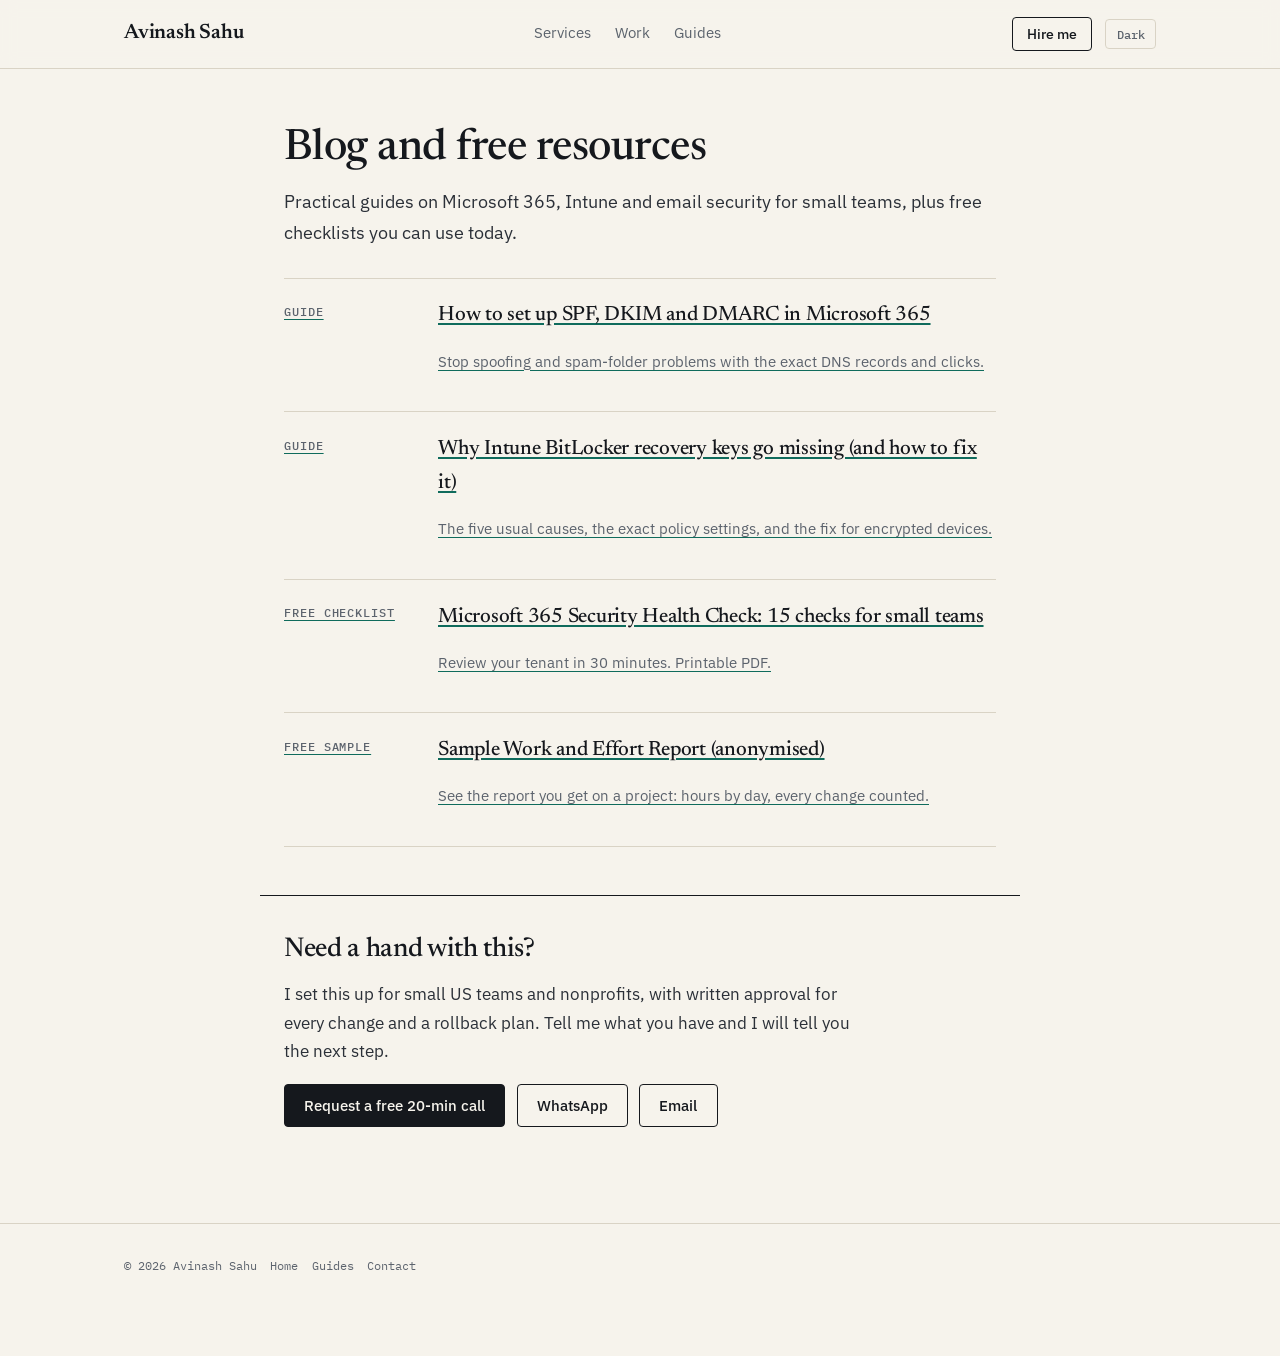
==== commit 22f76087: "Redesign in an editorial style (paper, ink, serif headlines, one accent) - Replace the neon navy the" ====
--- a/blog/index.html
+++ b/blog/index.html
@@ -1,38 +1,34 @@
 <!DOCTYPE html>
-<html lang="en" data-theme="dark">
+<html lang="en" data-theme="light">
 <head>
   <meta charset="UTF-8" />
   <meta name="viewport" content="width=device-width, initial-scale=1.0" />
   <title>Blog and free resources: Microsoft 365, Intune and email security | Avinash Sahu</title>
   <meta name="description" content="Practical guides on Microsoft 365, Intune and email security for small teams, plus free checklists and a sample project report." />
   <link rel="canonical" href="https://1998avinashsahu.github.io/portfolio/blog/" />
-  <meta name="theme-color" content="#0a1424" />
+  <meta name="theme-color" content="#f6f3ec" />
   <meta property="og:type" content="website" />
   <meta property="og:title" content="Blog and free resources: Microsoft 365, Intune and email security" />
   <meta property="og:description" content="Practical guides on Microsoft 365, Intune and email security for small teams, plus free checklists and a sample project report." />
   <meta property="og:url" content="https://1998avinashsahu.github.io/portfolio/blog/" />
   <meta property="og:image" content="https://1998avinashsahu.github.io/portfolio/assets/og-image.jpg" />
   <meta name="twitter:card" content="summary_large_image" />
-  <link rel="icon" href="data:image/svg+xml,%3Csvg xmlns='http://www.w3.org/2000/svg' viewBox='0 0 64 64'%3E%3Crect width='64' height='64' rx='14' fill='%232563eb'/%3E%3Ctext x='32' y='43' font-size='30' font-family='Arial' font-weight='700' text-anchor='middle' fill='white'%3EAS%3C/text%3E%3C/svg%3E" />
+  <link rel="icon" href="data:image/svg+xml,%3Csvg xmlns='http://www.w3.org/2000/svg' viewBox='0 0 64 64'%3E%3Crect width='64' height='64' rx='8' fill='%2315181d'/%3E%3Ctext x='32' y='42' font-size='30' font-family='Georgia,serif' font-weight='700' text-anchor='middle' fill='%23f6f3ec'%3EAS%3C/text%3E%3C/svg%3E" />
   <script>try{var t=localStorage.getItem('theme');if(t)document.documentElement.setAttribute('data-theme',t)}catch(e){}</script>
-  <link rel="preconnect" href="https://fonts.googleapis.com" />
-  <link href="https://fonts.googleapis.com/css2?family=Inter:wght@300;400;500;600;700;800;900&display=swap" rel="stylesheet" />
-  <link rel="stylesheet" href="https://cdnjs.cloudflare.com/ajax/libs/font-awesome/6.5.1/css/all.min.css" />
+  <link rel="preconnect" href="https://fonts.googleapis.com" /><link rel="preconnect" href="https://fonts.gstatic.com" crossorigin /><link href="https://fonts.googleapis.com/css2?family=IBM+Plex+Mono:wght@400;500&family=IBM+Plex+Sans:wght@400;500;600&family=Newsreader:ital,opsz,wght@0,6..72,400;0,6..72,500;0,6..72,600;1,6..72,400&display=swap" rel="stylesheet" />
   <link rel="stylesheet" href="../style.css" />
   
 </head>
 <body class="post-page">
   <a class="skip-link" href="#main">Skip to content</a>
-  <header class="post-nav">
-    <div class="container post-nav-inner">
-      <a class="nav-logo" href="../">Avinash Sahu<span class="dot">.</span></a>
-      <nav aria-label="Main">
-        <a href="../#services">Services</a>
-        <a href="../#case-studies">Case Studies</a>
-        <a href="./">Blog</a>
-        <a href="../#contact" class="btn btn-sm btn-primary"><i class="fas fa-paper-plane"></i> Hire Me</a>
-        <button class="theme-toggle" id="themeToggle" aria-label="Toggle theme"><i class="fas fa-sun icon-sun"></i><i class="fas fa-moon icon-moon"></i></button>
-      </nav>
+  <header class="nav">
+    <div class="wrap nav-inner">
+      <a class="nav-logo" href="../">Avinash Sahu</a>
+      <nav class="nav-menu" aria-label="Main"><a href="../#services">Services</a><a href="../#work">Work</a><a href="./">Guides</a></nav>
+      <div class="nav-right">
+        <a href="../#contact" class="btn btn-sm">Hire me</a>
+        <button class="theme-btn" id="themeToggle" aria-label="Switch between light and dark"><span class="t-to-dark">Dark</span><span class="t-to-light">Light</span></button>
+      </div>
     </div>
   </header>
   <main id="main">
@@ -40,24 +36,20 @@
     <section class="post container">
       <h1>Blog and free resources</h1>
       <p class="lead">Practical guides on Microsoft 365, Intune and email security for small teams, plus free checklists you can use today.</p>
-      <div class="res-grid"><a class="res-card" href="../blog/dkim-dmarc-microsoft-365.html"><span class="res-tag">Guide</span><i class="fas fa-envelope-circle-check res-icon"></i><h3>How to set up SPF, DKIM and DMARC in Microsoft 365</h3><p>Stop spoofing and spam-folder problems with the exact DNS records and clicks.</p><span class="res-more">Read <i class="fas fa-arrow-right"></i></span></a><a class="res-card" href="../blog/intune-bitlocker-recovery-keys-missing.html"><span class="res-tag">Guide</span><i class="fas fa-lock res-icon"></i><h3>Why Intune BitLocker recovery keys go missing (and how to fix it)</h3><p>The five usual causes, the exact policy settings, and the fix for encrypted devices.</p><span class="res-more">Read <i class="fas fa-arrow-right"></i></span></a><a class="res-card" href="../resources/m365-security-health-check.html"><span class="res-tag">Free checklist</span><i class="fas fa-list-check res-icon"></i><h3>Microsoft 365 Security Health Check: 15 checks for small teams</h3><p>Review your tenant in 30 minutes. Printable PDF.</p><span class="res-more">Read <i class="fas fa-arrow-right"></i></span></a><a class="res-card" href="../resources/sample-work-report.html"><span class="res-tag">Free sample</span><i class="fas fa-file-lines res-icon"></i><h3>Sample Work and Effort Report (anonymised)</h3><p>See the report you get on a project: hours by day, every change counted.</p><span class="res-more">Read <i class="fas fa-arrow-right"></i></span></a></div>
+      <div class="res-grid"><a class="res-card" href="../blog/dkim-dmarc-microsoft-365.html"><span class="res-tag">Guide</span><h3>How to set up SPF, DKIM and DMARC in Microsoft 365</h3><p>Stop spoofing and spam-folder problems with the exact DNS records and clicks.</p><span class="res-more">Read </span></a><a class="res-card" href="../blog/intune-bitlocker-recovery-keys-missing.html"><span class="res-tag">Guide</span><h3>Why Intune BitLocker recovery keys go missing (and how to fix it)</h3><p>The five usual causes, the exact policy settings, and the fix for encrypted devices.</p><span class="res-more">Read </span></a><a class="res-card" href="../resources/m365-security-health-check.html"><span class="res-tag">Free checklist</span><h3>Microsoft 365 Security Health Check: 15 checks for small teams</h3><p>Review your tenant in 30 minutes. Printable PDF.</p><span class="res-more">Read </span></a><a class="res-card" href="../resources/sample-work-report.html"><span class="res-tag">Free sample</span><h3>Sample Work and Effort Report (anonymised)</h3><p>See the report you get on a project: hours by day, every change counted.</p><span class="res-more">Read </span></a></div>
     </section>
 
     <section class="post-cta no-print">
       <h2>Need a hand with this?</h2>
       <p>I set this up for small US teams and nonprofits, with written approval for every change and a rollback plan. Tell me what you have and I will tell you the next step.</p>
       <div class="cta-actions">
-        <a data-book class="btn btn-primary" href="#"><i class="fas fa-calendar-check"></i> <span class="book-label">Request a free 20-min call</span></a>
-        <a data-wa class="btn btn-outline" href="#"><i class="fab fa-whatsapp"></i> WhatsApp</a>
-        <a class="btn btn-outline" href="mailto:avinashsahu7415@gmail.com?subject=Question%20from%20your%20blog"><i class="fas fa-envelope"></i> Email</a>
+        <a data-book class="btn btn-primary" href="#"><span class="book-label">Request a free 20-min call</span></a>
+        <a data-wa class="btn" href="#">WhatsApp</a>
+        <a class="btn" href="mailto:avinashsahu7415@gmail.com?subject=Question%20from%20your%20guides">Email</a>
       </div>
     </section>
   </main>
-  <footer class="footer post-footer">
-    <div class="container">
-      <p class="footer-text">&copy; 2026 Avinash Sahu. Microsoft 365, cloud and network engineer. <a href="../">Home</a> &middot; <a href="./">Blog</a> &middot; <a href="../#contact">Contact</a></p>
-    </div>
-  </footer>
+  <footer class="footer post-footer"><div class="wrap">&copy; 2026 Avinash Sahu <a href="../">Home</a> <a href="./">Guides</a> <a href="../#contact">Contact</a></div></footer>
   <script src="../site.js"></script>
 </body>
 </html>
--- a/style.css
+++ b/style.css
@@ -1,1179 +1,360 @@
-/* ============================================
-   SUNSET PALETTE PORTFOLIO — Avinash Sahu
-   Dark / Light mode with smooth transitions
-   ============================================ */
-
-/* --- CSS Variables: Dark Theme (Default): deep navy, blue and cyan --- */
+/* ==========================================================
+   Avinash Sahu, portfolio
+   Editorial style: warm paper, ink text, one green accent.
+   Serif headlines, plain sans body, mono for small labels.
+   No gradients, no glow, no animation. Rules instead of boxes.
+   ========================================================== */
+
 :root,
+[data-theme="light"] {
+  --bg:        #f6f3ec;
+  --bg2:       #eeeadf;
+  --surface:   #fffdf8;
+  --ink:       #15181d;
+  --text:      #2b3038;
+  --muted:     #5c636d;
+  --rule:      #d9d3c5;
+  --accent:    #0f6b5c;
+  --accent-ink:#0a4d42;
+  --accent-soft: rgba(15,107,92,.09);
+  --on-ink:    #f6f3ec;
+  --ok:        #1f8a4c;
+  --shadow:    0 18px 40px rgba(21,24,29,.14);
+}
 [data-theme="dark"] {
-  --bg:        #0a1424;
-  --bg2:       #0e1b30;
-  --bg3:       #13233b;
-  --card:      #12213a;
-  --card-hover:#182c4a;
-  --text:      #eaf2fc;
-  --text2:     #b3c4d9;
-  --text3:     #8397b0;
-  --border:    #233a5a;
-  --accent:    #4da3ff;
-  --accent2:   #7cbcff;
-  --accent3:   #2dd4bf;
-  --gradient1: #4da3ff;
-  --gradient2: #22d3ee;
-  --gradient3: #2dd4bf;
-  --btn1:      #2563eb;
-  --btn2:      #0e7490;
-  --tag-bg:    rgba(77,163,255,0.12);
-  --tag-text:  #7cbcff;
-  --glow:      rgba(77,163,255,0.18);
-  --shadow:    rgba(0,0,0,0.45);
-  --nav-bg:    rgba(10,20,36,0.88);
-  --bg-art:    .55;
-  --dots:      rgba(77,163,255,0.10);
-  --metrics-bg:linear-gradient(135deg,rgba(77,163,255,0.07),rgba(34,211,238,0.06));
-}
-
-/* --- CSS Variables: Light Theme --- */
-[data-theme="light"] {
-  --bg:        #f3f7fc;
-  --bg2:       #eaf1fa;
-  --bg3:       #e2ecf8;
-  --card:      #ffffff;
-  --card-hover:#f3f7fc;
-  --text:      #0b1b2e;
-  --text2:     #3d536c;
-  --text3:     #587089;
-  --border:    #d3e0f0;
-  --accent:    #1d6fe0;
-  --accent2:   #1558b8;
-  --accent3:   #0f766e;
-  --gradient1: #1d6fe0;
-  --gradient2: #0891b2;
-  --gradient3: #0f766e;
-  --btn1:      #1d4ed8;
-  --btn2:      #0e7490;
-  --tag-bg:    rgba(29,111,224,0.08);
-  --tag-text:  #1558b8;
-  --glow:      rgba(29,111,224,0.10);
-  --shadow:    rgba(11,27,46,0.10);
-  --nav-bg:    rgba(243,247,252,0.92);
-  --bg-art:    .30;
-  --dots:      rgba(29,111,224,0.10);
-  --metrics-bg:linear-gradient(135deg,rgba(29,111,224,0.05),rgba(8,145,178,0.05));
-}
-
-/* --- Base Reset --- */
-*,*::before,*::after { margin:0; padding:0; box-sizing:border-box; }
-html { scroll-behavior:smooth; scroll-padding-top:80px; }
+  --bg:        #111418;
+  --bg2:       #161a20;
+  --surface:   #1a1f26;
+  --ink:       #efebe2;
+  --text:      #cfcbc1;
+  --muted:     #98a0aa;
+  --rule:      #2b313a;
+  --accent:    #5fcfb0;
+  --accent-ink:#8ae0c9;
+  --accent-soft: rgba(95,207,176,.12);
+  --on-ink:    #111418;
+  --ok:        #4cc37e;
+  --shadow:    0 18px 40px rgba(0,0,0,.5);
+}
+
+*, *::before, *::after { box-sizing:border-box; margin:0; padding:0; }
+html { scroll-behavior:smooth; scroll-padding-top:84px; -webkit-text-size-adjust:100%; }
 body {
-  font-family:'Inter',system-ui,-apple-system,sans-serif;
-  background:var(--bg);
-  color:var(--text);
-  line-height:1.6;
-  overflow-x:hidden;
-  transition:background .4s ease, color .4s ease;
-}
-
-/* Scrollbar */
-::-webkit-scrollbar { width:6px; }
-::-webkit-scrollbar-track { background:var(--bg); }
-::-webkit-scrollbar-thumb { background:var(--accent); border-radius:3px; }
-
-/* --- Typography --- */
-a { text-decoration:none; color:inherit; }
-strong { color:var(--accent); font-weight:600; }
-ul { list-style:none; }
-
-/* --- Container --- */
-.container { max-width:1140px; margin:0 auto; padding:0 1.5rem; }
-
-/* --- Gradient Text --- */
-.gradient-text {
-  background:linear-gradient(135deg,var(--gradient1),var(--gradient2),var(--gradient3));
-  -webkit-background-clip:text;
-  -webkit-text-fill-color:transparent;
-  background-clip:text;
-  background-size:200% 200%;
-  animation:gradShift 6s ease infinite;
-}
-@keyframes gradShift {
-  0%{background-position:0% 50%}
-  50%{background-position:100% 50%}
-  100%{background-position:0% 50%}
-}
-
-/* --- Buttons --- */
-.btn {
-  display:inline-flex; align-items:center; gap:.5rem;
-  padding:.7rem 1.4rem; border-radius:10px;
-  font-weight:600; font-size:.85rem;
-  transition:all .3s; cursor:pointer; border:none;
-  font-family:inherit; position:relative; overflow:hidden;
-}
-.btn-primary {
-  background:linear-gradient(135deg,var(--btn1),var(--btn2));
-  color:#fff;
-}
-.btn-primary:hover { transform:translateY(-3px); box-shadow:0 10px 30px var(--glow); }
-.btn-outline {
-  border:1px solid var(--border); color:var(--text); background:transparent;
-}
-.btn-outline:hover { border-color:var(--accent); color:var(--accent); }
-.btn-accent {
-  background:linear-gradient(135deg,var(--btn1),var(--btn2));
-  color:#fff; border-radius:8px;
-}
-.btn-linkedin {
-  background:#0077B5; color:#fff; border:none;
-}
-.btn-linkedin:hover {
-  background:#005e93; transform:translateY(-3px);
-  box-shadow:0 8px 25px rgba(0,119,181,0.35);
-}
-.btn-sm { padding:.4rem 1rem; font-size:.8rem; }
-.btn-full { width:100%; justify-content:center; }
-
-/* ===========================
-   NAVBAR — Sticky + Responsive
-   =========================== */
-.nav {
-  position:fixed; top:0; left:0; right:0; z-index:1000;
-  background:var(--nav-bg);
-  backdrop-filter:blur(20px); -webkit-backdrop-filter:blur(20px);
-  border-bottom:1px solid var(--border);
-  transition:all .3s;
-}
-.nav.scrolled { box-shadow:0 4px 30px var(--shadow); }
-.nav-inner {
-  max-width:1140px; margin:0 auto; padding:0 1.5rem;
-  display:flex; justify-content:space-between; align-items:center; height:64px;
-}
-.nav-logo {
-  font-size:1.25rem; font-weight:900; white-space:nowrap;
-  background:linear-gradient(135deg,var(--gradient1),var(--gradient2));
-  -webkit-background-clip:text; -webkit-text-fill-color:transparent;
-  background-clip:text;
-}
-.nav-logo .dot { -webkit-text-fill-color:var(--accent3); }
-.nav-menu {
-  display:flex; align-items:center; gap:1.8rem; list-style:none;
-}
-.nav-link {
-  color:var(--text2); font-size:.85rem; font-weight:500;
-  transition:all .3s; position:relative;
-}
-.nav-link::after {
-  content:''; position:absolute; bottom:-4px; left:0;
-  width:0; height:2px; background:var(--accent); transition:width .3s;
-}
-.nav-link:hover, .nav-link.active { color:var(--accent); }
-.nav-link:hover::after, .nav-link.active::after { width:100%; }
-
-/* Nav Right (Theme + Hamburger) */
+  background:var(--bg); color:var(--text);
+  font-family:'IBM Plex Sans', system-ui, -apple-system, 'Segoe UI', sans-serif;
+  font-size:17px; line-height:1.65; -webkit-font-smoothing:antialiased;
+}
+img { max-width:100%; display:block; }
+a { color:var(--accent); text-decoration:none; }
+a:hover { color:var(--accent-ink); text-decoration:underline; text-underline-offset:3px; }
+ul, ol { list-style:none; }
+strong { color:var(--ink); font-weight:600; }
+code, .mono { font-family:'IBM Plex Mono', ui-monospace, Menlo, Consolas, monospace; }
+:focus-visible { outline:2px solid var(--accent); outline-offset:3px; border-radius:2px; }
+[hidden] { display:none !important; }
+
+.skip-link { position:absolute; left:-999px; top:0; background:var(--ink); color:var(--on-ink); padding:.6rem 1rem; z-index:10001; }
+.skip-link:focus { left:0; }
+.wrap { max-width:1080px; margin:0 auto; padding:0 24px; }
+.scroll-progress { position:fixed; top:0; left:0; height:2px; width:0; background:var(--accent); z-index:10000; }
+
+h1, h2, h3 { font-family:'Newsreader', Georgia, 'Times New Roman', serif; color:var(--ink); font-weight:500; letter-spacing:-.012em; }
+.label { font-family:'IBM Plex Mono', ui-monospace, monospace; font-size:.74rem; letter-spacing:.09em; text-transform:uppercase; color:var(--muted); }
+
+/* ---------- buttons ---------- */
+.btn { display:inline-flex; align-items:center; gap:.5rem; padding:.72rem 1.2rem; border:1px solid var(--ink); border-radius:4px;
+  font:500 .95rem/1.2 'IBM Plex Sans', sans-serif; color:var(--ink); background:transparent; cursor:pointer; text-decoration:none; }
+.btn:hover { text-decoration:none; background:var(--ink); color:var(--on-ink); }
+.btn-primary { background:var(--ink); color:var(--on-ink); }
+.btn-primary:hover { background:var(--accent); border-color:var(--accent); color:#fff; }
+.btn-sm { padding:.5rem .9rem; font-size:.86rem; }
+.btn-lg { padding:.9rem 1.5rem; font-size:1rem; }
+.arrow-link { font-weight:500; color:var(--ink); border-bottom:1px solid var(--rule); padding-bottom:1px; }
+.arrow-link:hover { color:var(--accent); border-color:var(--accent); text-decoration:none; }
+
+/* ---------- navigation ---------- */
+.nav { position:sticky; top:0; z-index:100; background:color-mix(in srgb, var(--bg) 92%, transparent); backdrop-filter:blur(8px); border-bottom:1px solid var(--rule); }
+.nav-inner { display:flex; align-items:center; justify-content:space-between; gap:1.5rem; height:68px; }
+.nav-logo { font-family:'Newsreader', Georgia, serif; font-size:1.3rem; font-weight:600; color:var(--ink); letter-spacing:-.01em; }
+.nav-logo:hover { color:var(--ink); text-decoration:none; }
+.nav-logo { white-space:nowrap; }
+.nav-menu { display:flex; align-items:center; gap:1.5rem; font-size:.92rem; }
+.nav-menu a:not(.btn) { color:var(--muted); padding:.2rem 0; border-bottom:1px solid transparent; }
+.nav-menu a:not(.btn):hover, .nav-menu a.active { color:var(--ink); border-color:var(--accent); text-decoration:none; }
 .nav-right { display:flex; align-items:center; gap:.8rem; }
-
-/* Theme Toggle */
-.theme-toggle {
-  width:40px; height:40px; border-radius:10px; border:1px solid var(--border);
-  background:transparent; cursor:pointer; display:flex; align-items:center;
-  justify-content:center; color:var(--text); font-size:1.1rem; transition:all .3s;
-}
-.theme-toggle:hover { border-color:var(--accent); color:var(--accent); }
-[data-theme="dark"] .icon-sun  { display:inline; }
-[data-theme="dark"] .icon-moon { display:none; }
-[data-theme="light"] .icon-sun  { display:none; }
-[data-theme="light"] .icon-moon { display:inline; }
-
-/* Hamburger */
-.hamburger {
-  display:none; flex-direction:column; gap:5px;
-  background:none; border:none; cursor:pointer; padding:4px;
-}
-.hamburger span {
-  display:block; width:24px; height:2px; background:var(--text);
-  border-radius:2px; transition:all .3s;
-}
-.hamburger.active span:nth-child(1) { transform:rotate(45deg) translate(5px,5px); }
-.hamburger.active span:nth-child(2) { opacity:0; }
-.hamburger.active span:nth-child(3) { transform:rotate(-45deg) translate(5px,-5px); }
-
-/* ===========================
-   HERO
-   =========================== */
-.hero {
-  min-height:100vh; display:flex; align-items:center;
-  padding:80px 0 40px; position:relative; overflow:hidden;
-}
-.hero-bg-glow {
-  position:absolute; top:-150px; right:-150px; width:600px; height:600px;
-  background:radial-gradient(circle,var(--glow) 0%,transparent 70%);
-  border-radius:50%; animation:pulse 8s ease-in-out infinite; pointer-events:none;
-}
-@keyframes pulse {
-  0%,100%{transform:scale(1);opacity:.5}
-  50%{transform:scale(1.15);opacity:1}
-}
-.hero-content { max-width:700px; }
-.hero-badge {
-  display:inline-flex; align-items:center; gap:.5rem;
-  padding:.4rem 1rem; border-radius:50px;
-  background:rgba(34,197,94,0.1); border:1px solid rgba(34,197,94,0.3);
-  font-size:.8rem; color:#22c55e; margin-bottom:1.5rem;
-}
-.pulse-dot {
-  width:8px; height:8px; background:#22c55e; border-radius:50%;
-  animation:blink 2s infinite;
-}
-@keyframes blink { 0%,100%{opacity:1} 50%{opacity:.3} }
-.hero h1 { font-size:3.2rem; font-weight:900; line-height:1.1; margin-bottom:1.5rem; }
-.hero-desc { font-size:1.1rem; color:var(--text2); max-width:560px; margin-bottom:2rem; }
-.hero-btns { display:flex; gap:1rem; flex-wrap:wrap; margin-bottom:3rem; }
-.hero-stats { display:grid; grid-template-columns:repeat(4,1fr); gap:1rem; }
-.stat-card {
-  background:var(--card); border:1px solid var(--border); border-radius:12px;
-  padding:1rem; text-align:center; transition:all .3s;
-}
-.stat-card:hover { border-color:var(--accent); transform:translateY(-3px); }
-.stat-num { font-size:1.8rem; font-weight:800; color:var(--accent); display:block; }
-.stat-card small { font-size:.7rem; color:var(--text3); }
-.scroll-indicator {
-  position:absolute; bottom:2rem; left:50%; transform:translateX(-50%);
-  display:flex; flex-direction:column; align-items:center; gap:.5rem;
-  color:var(--text3); font-size:.75rem;
-}
-.scroll-line {
-  width:1px; height:40px; background:linear-gradient(to bottom,var(--accent),transparent);
-  animation:scrollBounce 2s infinite;
-}
-@keyframes scrollBounce {
-  0%,100%{transform:scaleY(1);opacity:1}
-  50%{transform:scaleY(.5);opacity:.4}
-}
-
-/* ===========================
-   METRICS BAR
-   =========================== */
-.metrics-bar {
-  background:var(--metrics-bg);
-  border-top:1px solid var(--border); border-bottom:1px solid var(--border);
-  padding:3rem 0;
-}
-.metrics-grid { display:grid; grid-template-columns:repeat(5,1fr); gap:1.5rem; }
-.metric { text-align:center; }
-.metric .stat-num { font-size:2.5rem; }
-.metric small { font-size:.8rem; color:var(--text3); display:block; margin-top:.2rem; }
-
-/* ===========================
-   SECTIONS
-   =========================== */
-.section { padding:5rem 0; }
-.section-alt { background:var(--bg2); }
-.section-header { text-align:center; margin-bottom:3.5rem; }
-.section-badge {
-  display:inline-block; padding:.25rem .9rem;
-  background:var(--tag-bg); border:1px solid rgba(77,163,255,0.22);
-  border-radius:50px; font-size:.75rem; color:var(--tag-text);
-  letter-spacing:1px; text-transform:uppercase; margin-bottom:.8rem;
-}
-.section-title { font-size:2.4rem; font-weight:900; margin-bottom:.5rem; }
-.section-sub { color:var(--text3); font-size:.95rem; max-width:550px; margin:0 auto; }
-
-/* ===========================
-   ABOUT
-   =========================== */
-.about-grid { display:grid; grid-template-columns:1fr 1fr; gap:3rem; align-items:start; }
-.about-text p { color:var(--text2); margin-bottom:1rem; font-size:.95rem; }
-.about-cards { display:grid; grid-template-columns:1fr 1fr; gap:1rem; }
-.highlight-card {
-  background:var(--card); border:1px solid var(--border); border-radius:16px;
-  padding:1.5rem; transition:all .4s; position:relative; overflow:hidden;
-}
-.highlight-card::before {
-  content:''; position:absolute; top:0; left:0; right:0; height:3px;
-  background:linear-gradient(90deg,var(--gradient1),var(--gradient2));
-  transform:scaleX(0); transition:transform .4s; transform-origin:left;
-}
-.highlight-card:hover::before { transform:scaleX(1); }
-.highlight-card:hover {
-  border-color:var(--accent); transform:translateY(-5px);
-  box-shadow:0 15px 30px var(--shadow);
-}
-.highlight-icon {
-  font-size:1.6rem; margin-bottom:.6rem; display:inline-block; color:var(--accent);
-}
-.highlight-card h4 { font-size:.95rem; margin-bottom:.3rem; }
-.highlight-card p { font-size:.8rem; color:var(--text3); }
-
-/* ===========================
-   SKILLS
-   =========================== */
-.skills-wrap { max-width:900px; margin:0 auto; }
-.skill-group-label {
-  font-size:.8rem; color:var(--accent); font-weight:600;
-  letter-spacing:1px; text-transform:uppercase;
-  padding:.6rem 0; margin-top:1.5rem; margin-bottom:.8rem;
-  border-bottom:1px solid var(--border);
-}
-.skill-group-label:first-child { margin-top:0; }
-.skills-row { display:flex; flex-wrap:wrap; gap:.6rem; }
-.skill-chip {
-  display:inline-flex; align-items:center; gap:.5rem;
-  padding:.55rem 1rem; background:var(--card); border:1px solid var(--border);
-  border-radius:10px; font-size:.82rem; font-weight:500;
-  transition:all .3s; cursor:default;
-}
-.skill-chip i { color:var(--accent); font-size:.9rem; }
-.skill-chip:hover {
-  border-color:var(--accent); transform:translateY(-3px);
-  box-shadow:0 8px 20px var(--shadow);
-}
-
-/* ===========================
-   PROJECTS
-   =========================== */
-.filter-bar {
-  display:flex; justify-content:center; gap:.5rem;
-  margin-bottom:2.5rem; flex-wrap:wrap;
-}
-.filter-btn {
-  padding:.4rem 1rem; border:1px solid var(--border); border-radius:50px;
-  background:transparent; color:var(--text2); font-size:.8rem;
-  cursor:pointer; transition:all .3s; font-family:inherit;
-}
-.filter-btn.active, .filter-btn:hover {
-  background:var(--accent); color:#fff; border-color:var(--accent);
-}
-.projects-grid {
-  display:grid; grid-template-columns:repeat(auto-fill,minmax(320px,1fr)); gap:1.5rem;
-}
-.project-card {
-  background:var(--card); border:1px solid var(--border); border-radius:18px;
-  padding:1.8rem; transition:all .4s; position:relative;
-}
-.project-card:hover {
-  border-color:var(--accent); transform:translateY(-6px);
-  box-shadow:0 20px 40px var(--shadow);
-}
-.project-tag {
-  display:inline-block; padding:.15rem .6rem; border-radius:6px;
-  font-size:.7rem; font-weight:700; margin-bottom:1rem;
-}
-.tag-aws   { background:rgba(249,165,27,0.15); color:#f9a51b; }
-.tag-gcp   { background:rgba(66,133,244,0.15); color:#4285f4; }
-.tag-azure { background:rgba(0,120,212,0.15); color:#0078d4; }
-.tag-cicd  { background:rgba(34,197,94,0.15); color:#22c55e; }
-.tag-ai    { background:rgba(168,85,247,0.15); color:#a855f7; }
-.project-card h3 { font-size:1.05rem; margin-bottom:.5rem; }
-.project-card p { font-size:.83rem; color:var(--text3); margin-bottom:1rem; line-height:1.6; }
-.project-tech { display:flex; flex-wrap:wrap; gap:.4rem; margin-bottom:1rem; }
-.project-tech span {
-  font-size:.65rem; padding:.2rem .5rem; background:var(--bg);
-  border-radius:4px; color:var(--text2);
-}
-.project-link {
-  color:var(--accent); font-size:.82rem; font-weight:600;
-  display:inline-flex; align-items:center; gap:.4rem; transition:all .3s;
-}
-.project-link:hover { gap:.6rem; color:var(--accent2); }
-.projects-more { text-align:center; margin-top:2.5rem; }
-
-/* ===========================
-   EXPERIENCE TIMELINE
-   =========================== */
-.timeline { max-width:750px; margin:0 auto; position:relative; }
-.timeline::before {
-  content:''; position:absolute; left:28px; top:0; bottom:0;
-  width:2px;
-  background:linear-gradient(to bottom,var(--gradient1),var(--gradient2),var(--gradient3));
-}
-.timeline-item { position:relative; padding-left:68px; margin-bottom:2.5rem; }
-.timeline-dot {
-  position:absolute; left:19px; top:8px; width:20px; height:20px;
-  border-radius:50%; border:3px solid var(--bg); z-index:2;
-  background:var(--accent); transition:all .3s;
-}
-.timeline-dot.active {
-  background:#22c55e; box-shadow:0 0 15px rgba(34,197,94,0.5);
-}
-.timeline-dot.cert {
-  background:var(--accent3); box-shadow:0 0 15px rgba(255,209,102,0.4);
-}
-.timeline-card {
-  background:var(--card); border:1px solid var(--border); border-radius:16px;
-  padding:1.5rem; transition:all .3s;
-}
-.timeline-card:hover {
-  border-color:var(--accent); box-shadow:0 10px 25px var(--shadow);
-}
-.timeline-top {
-  display:flex; justify-content:space-between; align-items:start;
-  flex-wrap:wrap; gap:.5rem; margin-bottom:.5rem;
-}
-.timeline-card h3 { font-size:1.05rem; }
-.timeline-company { font-size:.85rem; color:var(--text2); }
-.timeline-date {
-  font-size:.72rem; color:#fff; padding:.2rem .8rem; border-radius:50px; font-weight:600;
-  background:linear-gradient(135deg,var(--btn1),var(--btn2));
-}
-.timeline-card ul { list-style:disc; padding-left:1.2rem; margin:.8rem 0; }
-.timeline-card li { font-size:.85rem; color:var(--text2); margin-bottom:.4rem; }
-.timeline-tags { display:flex; flex-wrap:wrap; gap:.4rem; margin-top:.8rem; }
-.timeline-tags span {
-  font-size:.65rem; padding:.2rem .5rem;
-  background:var(--tag-bg); border:1px solid rgba(77,163,255,0.18);
-  border-radius:4px; color:var(--tag-text);
-}
-
-/* ===========================
-   CONTACT
-   =========================== */
-.contact-grid {
-  display:grid; grid-template-columns:repeat(auto-fit,minmax(220px,1fr)); gap:1.5rem;
-}
-.contact-card {
-  background:var(--card); border:1px solid var(--border); border-radius:18px;
-  padding:2rem; text-align:center; transition:all .4s; display:block;
-}
-.contact-card:hover {
-  border-color:var(--accent); transform:translateY(-5px);
-  box-shadow:0 15px 30px var(--shadow);
-}
-.contact-card i { font-size:2rem; color:var(--accent); margin-bottom:.8rem; display:block; }
-.contact-card h4 { margin-bottom:.3rem; }
-.contact-card p { font-size:.82rem; color:var(--text3); }
-
-/* ===========================
-   FOOTER
-   =========================== */
-.footer {
-  text-align:center; padding:2.5rem 1.5rem; border-top:1px solid var(--border);
-  color:var(--text3); font-size:.82rem;
-}
-.footer-socials {
-  display:flex; justify-content:center; gap:1rem; margin-bottom:1rem;
-}
-.footer-social {
-  width:42px; height:42px; border-radius:50%;
-  border:1px solid var(--border); display:flex; align-items:center;
-  justify-content:center; color:var(--text2); font-size:1rem;
-  transition:all .3s;
-}
-.footer-social:hover {
-  border-color:var(--accent); color:#fff; background:var(--accent);
-  transform:translateY(-3px);
-}
-.footer-text { margin-bottom:.3rem; }
-.footer-sub { font-size:.78rem; }
-.footer-sub a {
-  color:var(--accent); font-weight:600; transition:color .3s;
-}
-.footer-sub a:hover { color:var(--accent2); }
-
-/* ===========================
-   LINKEDIN — Article Cards
-   =========================== */
-.article-grid {
-  display:grid;
-  grid-template-columns:repeat(3, 1fr);
-  gap:1.8rem;
-}
-.article-card {
-  background:var(--card);
-  border:1px solid var(--border);
-  border-radius:18px;
-  overflow:hidden;
-  transition:all .4s cubic-bezier(.25,.8,.25,1);
-  display:flex;
-  flex-direction:column;
-  text-decoration:none;
-  color:inherit;
-}
-.article-card:hover {
-  transform:translateY(-8px);
-  border-color:var(--accent);
-  box-shadow:0 20px 50px rgba(0,0,0,0.25);
-}
-
-/* Cover / Banner */
-.article-cover {
-  height:160px;
-  display:flex;
-  align-items:center;
-  justify-content:center;
-  position:relative;
-  overflow:hidden;
-}
-.article-cover-icon {
-  font-size:3.5rem;
-  color:rgba(255,255,255,0.25);
-  transition:transform .5s;
-}
-.article-card:hover .article-cover-icon {
-  transform:scale(1.2) rotate(5deg);
-}
-
-/* Body */
-.article-body {
-  padding:1.4rem 1.5rem 1.2rem;
-  display:flex;
-  flex-direction:column;
-  flex:1;
-}
-.article-meta {
-  display:flex;
-  align-items:center;
-  justify-content:space-between;
-  margin-bottom:.8rem;
-}
-.article-badge {
-  display:inline-flex;
-  align-items:center;
-  gap:.35rem;
-  font-size:.7rem;
-  font-weight:600;
-  color:var(--accent);
-  background:var(--tag-bg);
-  padding:.25rem .7rem;
-  border-radius:6px;
-}
-.article-date {
-  font-size:.68rem;
-  color:var(--text3);
-  display:flex;
-  align-items:center;
-  gap:.3rem;
-}
-.article-title {
-  font-size:1.05rem;
-  font-weight:700;
-  line-height:1.4;
-  margin-bottom:.7rem;
-  color:var(--text);
-}
-.article-excerpt {
-  font-size:.82rem;
-  color:var(--text2);
-  line-height:1.6;
-  margin-bottom:1rem;
-  flex:1;
-}
-.article-tags {
-  display:flex;
-  flex-wrap:wrap;
-  gap:.35rem;
-  margin-bottom:1.2rem;
-}
-.article-tags span {
-  font-size:.62rem;
-  padding:.15rem .5rem;
-  background:rgba(0,119,181,0.08);
-  color:#0077B5;
-  border-radius:4px;
-  font-weight:500;
-}
-
-/* Footer */
-.article-footer {
-  display:flex;
-  align-items:center;
-  justify-content:space-between;
-  padding-top:.8rem;
-  border-top:1px solid var(--border);
-}
-.article-author {
-  display:flex;
-  align-items:center;
-  gap:.5rem;
-  font-size:.78rem;
-  font-weight:500;
-  color:var(--text2);
-}
-.article-author-avatar {
-  width:28px;
-  height:28px;
-  border-radius:50%;
-  background:#0077B5;
-  display:flex;
-  align-items:center;
-  justify-content:center;
-  color:#fff;
-  font-size:.7rem;
-}
-.article-read {
-  font-size:.78rem;
-  font-weight:600;
-  color:var(--accent);
-  display:flex;
-  align-items:center;
-  gap:.35rem;
-  transition:gap .3s;
-}
-.article-card:hover .article-read {
-  gap:.6rem;
-}
-
-/* CTA */
-.linkedin-cta {
-  display:flex;
-  justify-content:center;
-  gap:1rem;
-  margin-top:2.5rem;
-  flex-wrap:wrap;
-}
-
-/* ===========================
-   AI CHATBOT
-   =========================== */
-
-/* --- FAB Button --- */
-.chatbot-fab {
-  position:fixed;
-  bottom:2rem;
-  right:2rem;
-  z-index:9998;
-  width:62px;
-  height:62px;
-  border-radius:50%;
-  background:linear-gradient(135deg,var(--btn1),var(--btn2));
-  color:#fff;
-  border:none;
-  cursor:pointer;
-  display:flex;
-  align-items:center;
-  justify-content:center;
-  font-size:1.6rem;
-  box-shadow:0 6px 25px rgba(37,99,235,0.45);
-  transition:transform .3s, box-shadow .3s;
-}
-.chatbot-fab:hover {
-  transform:scale(1.12);
-  box-shadow:0 10px 35px rgba(37,99,235,0.55);
-}
-.fab-pulse {
-  position:absolute;
-  top:0; left:0;
-  width:100%;
-  height:100%;
-  border-radius:50%;
-  border:2px solid var(--accent);
-  animation:fabPulse 2s ease-out infinite;
-  pointer-events:none;
-}
-@keyframes fabPulse {
-  0%   { transform:scale(1);   opacity:.6; }
-  100% { transform:scale(1.6); opacity:0;  }
-}
-
-/* --- Chat Window Container --- */
-.chatbot-window {
-  position:fixed;
-  bottom:7rem;
-  right:2rem;
-  z-index:9999;
-  width:380px;
-  height:500px;
-  border-radius:20px;
-  background:var(--card);
-  border:1px solid var(--border);
-  box-shadow:0 25px 60px rgba(0,0,0,0.35);
-  overflow:hidden;
-  /* Hidden by default */
-  visibility:hidden;
-  opacity:0;
-  transform:translateY(20px) scale(0.95);
-  transition:visibility .3s, opacity .3s ease, transform .3s ease;
-  /* Flex layout */
-  display:flex;
-  flex-direction:column;
-}
-.chatbot-window.open {
-  visibility:visible;
-  opacity:1;
-  transform:translateY(0) scale(1);
-}
-
-/* --- Chat Header --- */
-.chatbot-header {
-  display:flex;
-  align-items:center;
-  justify-content:space-between;
-  padding:1rem 1.2rem;
-  background:linear-gradient(135deg,var(--btn1),var(--btn2));
-  color:#fff;
-  flex-shrink:0;
-}
-.chatbot-header-info {
-  display:flex;
-  align-items:center;
-  gap:.8rem;
-}
-.chatbot-avatar {
-  width:40px;
-  height:40px;
-  border-radius:50%;
-  background:rgba(255,255,255,0.2);
-  display:flex;
-  align-items:center;
-  justify-content:center;
-  font-size:1.2rem;
-}
-.chatbot-header h4 {
-  font-size:.92rem;
-  font-weight:700;
-}
-.chatbot-status {
-  font-size:.72rem;
-  opacity:.85;
-  display:flex;
-  align-items:center;
-  gap:.35rem;
-}
-.status-dot {
-  width:7px;
-  height:7px;
-  background:#22c55e;
-  border-radius:50%;
-  display:inline-block;
-  animation:blink 2s infinite;
-}
-.chatbot-close {
-  background:none;
-  border:none;
-  color:#fff;
-  font-size:1.2rem;
-  cursor:pointer;
-  opacity:.8;
-  transition:opacity .2s;
-  padding:4px;
-}
-.chatbot-close:hover { opacity:1; }
-
-/* --- Chat Messages Area --- */
-.chatbot-messages {
-  flex:1;
-  overflow-y:auto;
-  padding:1rem 1rem;
-  display:flex;
-  flex-direction:column;
-  gap:.7rem;
-  background:var(--bg);
-}
-.chatbot-messages::-webkit-scrollbar { width:4px; }
-.chatbot-messages::-webkit-scrollbar-thumb { background:var(--border); border-radius:2px; }
-
-.chat-msg {
-  display:flex;
-}
-.chat-msg.bot  { justify-content:flex-start; }
+.theme-btn { background:none; border:1px solid var(--rule); border-radius:4px; color:var(--muted); font:500 .78rem 'IBM Plex Mono', monospace; padding:.38rem .65rem; cursor:pointer; }
+.theme-btn:hover { color:var(--ink); border-color:var(--ink); }
+[data-theme="light"] .t-to-light, :root:not([data-theme]) .t-to-light { display:none; }
+[data-theme="dark"] .t-to-dark { display:none; }
+.hamburger { display:none; background:none; border:1px solid var(--rule); border-radius:4px; width:40px; height:36px; cursor:pointer; flex-direction:column; justify-content:center; align-items:center; gap:4px; }
+.hamburger span { width:18px; height:2px; background:var(--ink); }
+
+/* ---------- hero ---------- */
+.hero { padding:4.5rem 0 3.5rem; }
+.hero-grid { display:grid; grid-template-columns:1.4fr .6fr; gap:4rem; align-items:start; }
+.kicker { display:flex; flex-wrap:wrap; align-items:center; gap:.4rem 1rem; margin-bottom:1.6rem; }
+.kicker .avail { display:inline-flex; align-items:center; gap:.5rem; color:var(--ink); }
+.kicker .dot { width:8px; height:8px; border-radius:50%; background:var(--ok); }
+.hero h1 { font-size:3.5rem; line-height:1.06; font-weight:500; margin-bottom:1.5rem; max-width:15em; }
+.hero .lead { font-size:1.15rem; max-width:36rem; color:var(--text); margin-bottom:2rem; }
+.hero-cta { display:flex; flex-wrap:wrap; align-items:center; gap:1.2rem 1.6rem; }
+.hero figure { margin-top:.4rem; }
+.hero figure img { width:100%; max-width:330px; aspect-ratio:3/4; object-fit:cover; border-radius:3px; background:var(--bg2); }
+.hero figcaption { margin-top:.7rem; font-family:'IBM Plex Mono', monospace; font-size:.74rem; color:var(--muted); }
+.facts { display:grid; grid-template-columns:repeat(4,1fr); gap:0; margin-top:3.5rem; border-top:1px solid var(--rule); }
+.fact { padding:1.3rem 1.2rem 0 0; }
+.fact + .fact { padding-left:1.2rem; border-left:1px solid var(--rule); }
+.fact b { display:block; font:500 2.5rem/1 'Newsreader', Georgia, serif; color:var(--ink); letter-spacing:-.02em; }
+.fact span { display:block; margin-top:.5rem; font-size:.84rem; color:var(--muted); line-height:1.45; }
+.worksline { margin-top:2.2rem; font-family:'IBM Plex Mono', monospace; font-size:.76rem; color:var(--muted); letter-spacing:.02em; }
+
+/* ---------- sections ---------- */
+.section { padding:5.5rem 0; border-top:1px solid var(--rule); }
+.sec-head { max-width:46rem; margin-bottom:3rem; }
+.sec-head .label { display:block; margin-bottom:.9rem; }
+.sec-head h2 { font-size:2.4rem; line-height:1.12; margin-bottom:.8rem; }
+.sec-head p { color:var(--muted); font-size:1.02rem; }
+
+/* services */
+.svc-grid { display:grid; grid-template-columns:1fr 1fr; gap:0 4rem; }
+.svc { padding:1.8rem 0 2.2rem; border-top:1px solid var(--rule); }
+.svc h3 { font-size:1.5rem; margin:.5rem 0 .5rem; line-height:1.2; }
+.svc .fit { color:var(--muted); margin-bottom:1rem; font-style:italic; }
+.svc ul { margin:0 0 1rem; }
+.svc li { position:relative; padding-left:1.1rem; margin-bottom:.3rem; }
+.svc li::before { content:""; position:absolute; left:0; top:.72em; width:6px; height:1px; background:var(--accent); width:8px; }
+.svc .out { font-size:.95rem; }
+.svc .out b { font:500 .72rem 'IBM Plex Mono', monospace; letter-spacing:.08em; text-transform:uppercase; color:var(--accent); margin-right:.4rem; }
+
+/* case studies */
+.case { display:grid; grid-template-columns:230px 1fr 210px; gap:2.5rem; padding:2.2rem 0; border-top:1px solid var(--rule); }
+.case h3 { font-size:1.35rem; line-height:1.25; margin-top:.5rem; }
+.case .col-text p { margin-bottom:.9rem; }
+.case .col-text .label { display:block; margin-bottom:.15rem; }
+.results { display:grid; gap:1rem; align-content:start; }
+.results div b { display:block; font:500 2rem/1 'Newsreader', Georgia, serif; color:var(--ink); }
+.results div span { font-size:.82rem; color:var(--muted); }
+
+/* process */
+.steps { display:grid; grid-template-columns:repeat(4,1fr); gap:2rem; counter-reset:s; }
+.step { border-top:2px solid var(--ink); padding-top:1rem; }
+.step .num { font:500 .78rem 'IBM Plex Mono', monospace; color:var(--accent); letter-spacing:.08em; }
+.step h3 { font-size:1.25rem; margin:.4rem 0 .5rem; }
+.step p { font-size:.95rem; color:var(--text); }
+.ways { display:grid; grid-template-columns:repeat(3,1fr); gap:2rem; margin-top:3.5rem; }
+.way { border-top:1px solid var(--rule); padding-top:1rem; }
+.way h3 { font-size:1.1rem; margin-bottom:.3rem; }
+.way p { font-size:.93rem; color:var(--muted); }
+.ways-title { margin-top:3.5rem; }
+
+/* testimonials */
+.quote-grid { display:grid; grid-template-columns:repeat(auto-fit,minmax(300px,1fr)); gap:2.5rem; }
+.quote-card blockquote { font:italic 400 1.4rem/1.45 'Newsreader', Georgia, serif; color:var(--ink); border-left:3px solid var(--accent); padding-left:1.2rem; margin-bottom:1rem; }
+.quote-card figcaption strong { display:block; }
+.quote-card figcaption span { color:var(--muted); font-size:.88rem; }
+
+/* about */
+.about-grid { display:grid; grid-template-columns:1.3fr .7fr; gap:4rem; }
+.about-text p { margin-bottom:1.1rem; max-width:38rem; }
+.glance { border-top:1px solid var(--rule); }
+.glance div { display:grid; grid-template-columns:110px 1fr; gap:1rem; padding:.85rem 0; border-bottom:1px solid var(--rule); font-size:.93rem; }
+.glance dt { font:500 .72rem 'IBM Plex Mono', monospace; letter-spacing:.08em; text-transform:uppercase; color:var(--muted); padding-top:.25rem; }
+.glance dd { color:var(--ink); }
+
+/* skills */
+.skill-grid { display:grid; grid-template-columns:1fr 1fr; gap:0 4rem; }
+.skill { padding:1.2rem 0; border-top:1px solid var(--rule); }
+.skill h3 { font:500 .74rem 'IBM Plex Mono', monospace; letter-spacing:.09em; text-transform:uppercase; color:var(--muted); margin-bottom:.45rem; }
+.skill p { color:var(--ink); line-height:1.7; }
+.skill p i { color:var(--muted); font-style:normal; }
+.skill.note h3::after { content:" / not production"; color:var(--accent); }
+
+/* experience */
+.job { display:grid; grid-template-columns:170px 1fr; gap:2.5rem; padding:2rem 0; border-top:1px solid var(--rule); }
+.job .when { font:500 .8rem/1.5 'IBM Plex Mono', monospace; color:var(--muted); padding-top:.5rem; }
+.job h3 { font-size:1.4rem; line-height:1.25; }
+.job .co { color:var(--muted); margin:.15rem 0 1rem; }
+.job li { position:relative; padding-left:1.1rem; margin-bottom:.4rem; font-size:.97rem; }
+.job li::before { content:""; position:absolute; left:0; top:.78em; width:8px; height:1px; background:var(--accent); }
+
+/* code list */
+.repos { border-bottom:1px solid var(--rule); }
+.repo { display:grid; grid-template-columns:270px 1fr 240px; gap:1.5rem; padding:1.1rem 0; border-top:1px solid var(--rule); align-items:baseline; }
+.repo a { font:500 .92rem 'IBM Plex Mono', monospace; word-break:break-word; }
+.repo p { font-size:.95rem; }
+.repo .tech { font:400 .74rem 'IBM Plex Mono', monospace; color:var(--muted); }
+
+/* guides */
+.guide { display:grid; grid-template-columns:130px 1fr 30px; gap:1.5rem; padding:1.3rem 0; border-top:1px solid var(--rule); align-items:baseline; color:var(--text); }
+.guide:last-child { border-bottom:1px solid var(--rule); }
+.guide:hover { text-decoration:none; }
+.guide:hover h3 { color:var(--accent); }
+.guide h3 { font-size:1.3rem; margin-bottom:.2rem; }
+.guide p { color:var(--muted); font-size:.93rem; }
+.guide .go { color:var(--accent); font-size:1.2rem; }
+
+/* faq */
+.faq { max-width:46rem; border-bottom:1px solid var(--rule); }
+.faq details { border-top:1px solid var(--rule); }
+.faq summary { cursor:pointer; list-style:none; padding:1.15rem 0; font:500 1.2rem 'Newsreader', Georgia, serif; color:var(--ink); display:flex; justify-content:space-between; gap:1rem; }
+.faq summary::-webkit-details-marker { display:none; }
+.faq summary::after { content:"+"; color:var(--accent); font-family:'IBM Plex Mono', monospace; }
+.faq details[open] summary::after { content:"\2212"; }
+.faq details p { padding:0 0 1.2rem; max-width:40rem; }
+
+/* contact */
+.contact h2 { font-size:3rem; line-height:1.08; margin-bottom:1rem; max-width:14em; }
+.contact .sub { color:var(--muted); max-width:34rem; margin-bottom:2rem; }
+.contact-actions { display:flex; flex-wrap:wrap; gap:.8rem; margin-bottom:2.2rem; }
+.mailbig { display:inline-block; font:500 1.7rem/1.2 'Newsreader', Georgia, serif; color:var(--ink); border-bottom:2px solid var(--accent); margin-bottom:1.6rem; }
+.mailbig:hover { color:var(--accent); text-decoration:none; }
+.elsewhere { font-size:.95rem; color:var(--muted); }
+.elsewhere a { margin-right:1.2rem; }
+
+.footer { border-top:1px solid var(--rule); padding:2rem 0 5rem; font-family:'IBM Plex Mono', monospace; font-size:.76rem; color:var(--muted); }
+.footer a { color:var(--muted); margin-left:.4rem; }
+
+/* ---------- sticky mobile call button ---------- */
+.sticky-cta { display:none; }
+
+/* ---------- chat widget ---------- */
+.chatbot-fab { position:fixed; right:1.5rem; bottom:1.5rem; z-index:9998; background:var(--ink); color:var(--on-ink); border:none; border-radius:4px;
+  padding:.8rem 1.1rem; font:500 .88rem 'IBM Plex Sans', sans-serif; cursor:pointer; box-shadow:var(--shadow); display:flex; align-items:center; gap:.55rem; }
+.chatbot-fab:hover { background:var(--accent); color:#fff; }
+.chatbot-fab::before { content:""; width:8px; height:8px; border-radius:50%; background:var(--ok); }
+.chatbot-window { position:fixed; right:1.5rem; bottom:5rem; z-index:9999; width:380px; height:500px; max-height:calc(100vh - 7rem); background:var(--surface);
+  border:1px solid var(--rule); border-radius:8px; box-shadow:var(--shadow); display:none; flex-direction:column; overflow:hidden; }
+.chatbot-window.open { display:flex; }
+.chatbot-header { display:flex; align-items:center; justify-content:space-between; padding:.9rem 1rem; border-bottom:1px solid var(--rule); background:var(--bg2); }
+.chatbot-header-info { display:flex; align-items:center; gap:.75rem; }
+.chatbot-avatar { width:36px; height:36px; border-radius:50%; background:var(--ink); color:var(--on-ink); display:flex; align-items:center; justify-content:center; font:600 .8rem 'IBM Plex Sans', sans-serif; }
+.chatbot-header h4 { font:600 .95rem 'IBM Plex Sans', sans-serif; color:var(--ink); }
+.chatbot-status { font-size:.74rem; color:var(--muted); display:flex; align-items:center; gap:.35rem; }
+.status-dot { width:6px; height:6px; border-radius:50%; background:var(--ok); display:inline-block; }
+.chatbot-close { background:none; border:none; color:var(--muted); font-size:1.5rem; line-height:1; cursor:pointer; padding:.2rem .5rem; }
+.chatbot-close:hover { color:var(--ink); }
+.chatbot-messages { flex:1; overflow-y:auto; padding:1rem; display:flex; flex-direction:column; gap:.7rem; }
+.chat-msg { display:flex; }
 .chat-msg.user { justify-content:flex-end; }
-
-.chat-bubble {
-  max-width:82%;
-  padding:.65rem 1rem;
-  border-radius:16px;
-  font-size:.82rem;
-  line-height:1.55;
-  word-wrap:break-word;
-}
-.chat-msg.bot .chat-bubble {
-  background:var(--card);
-  color:var(--text);
-  border:1px solid var(--border);
-  border-bottom-left-radius:4px;
-}
-.chat-msg.user .chat-bubble {
-  background:linear-gradient(135deg,var(--btn1),var(--btn2));
-  color:#fff;
-  border-bottom-right-radius:4px;
-}
-.chat-bubble a {
-  color:var(--accent);
-  text-decoration:underline;
-}
-.chat-msg.user .chat-bubble a {
-  color:#fff;
-  text-decoration:underline;
-}
-
-/* --- Suggestion Chips --- */
-.chat-suggestions {
-  display:flex;
-  flex-wrap:wrap;
-  gap:.4rem;
-  padding:.3rem 0;
-}
-.suggestion-btn {
-  padding:.35rem .75rem;
-  border-radius:20px;
-  font-size:.72rem;
-  font-weight:500;
-  border:1px solid var(--border);
-  background:var(--card);
-  color:var(--text2);
-  cursor:pointer;
-  transition:all .2s;
-  font-family:inherit;
-}
-.suggestion-btn:hover {
-  border-color:var(--accent);
-  color:var(--accent);
-  background:var(--tag-bg);
-  transform:translateY(-1px);
-}
-
-/* --- Chat Input Bar --- */
-.chatbot-input {
-  display:flex;
-  padding:.7rem .8rem;
-  border-top:1px solid var(--border);
-  gap:.5rem;
-  background:var(--card);
-  flex-shrink:0;
-}
-.chatbot-input input {
-  flex:1;
-  padding:.6rem .9rem;
-  border-radius:12px;
-  border:1px solid var(--border);
-  background:var(--bg);
-  color:var(--text);
-  font-size:.82rem;
-  font-family:inherit;
-  outline:none;
-  transition:border-color .3s;
-}
-.chatbot-input input:focus {
-  border-color:var(--accent);
-}
-.chatbot-input input::placeholder {
-  color:var(--text3);
-}
-.chatbot-input button {
-  width:40px;
-  height:40px;
-  border-radius:12px;
-  border:none;
-  background:linear-gradient(135deg,var(--btn1),var(--btn2));
-  color:#fff;
-  cursor:pointer;
-  display:flex;
-  align-items:center;
-  justify-content:center;
-  font-size:.95rem;
-  transition:transform .2s, box-shadow .2s;
-  flex-shrink:0;
-}
-.chatbot-input button:hover {
-  transform:scale(1.08);
-  box-shadow:0 4px 15px var(--glow);
-}
-
-/* --- Typing Dots --- */
-.typing-dots {
-  display:flex;
-  gap:5px;
-  padding:4px 0;
-  align-items:center;
-}
-.typing-dots span {
-  width:7px;
-  height:7px;
-  border-radius:50%;
-  background:var(--text3);
-  animation:typingBounce .6s infinite alternate;
-}
-.typing-dots span:nth-child(2) { animation-delay:.2s; }
-.typing-dots span:nth-child(3) { animation-delay:.4s; }
-@keyframes typingBounce {
-  from { opacity:.3; transform:translateY(0); }
-  to   { opacity:1;  transform:translateY(-5px); }
-}
-
-/* ===========================
-   REVEAL ANIMATION
-   =========================== */
-.reveal {
-  opacity:0; transform:translateY(30px);
-  transition:all .7s cubic-bezier(.4,0,.2,1);
-}
-.reveal.visible { opacity:1; transform:translateY(0); }
-
-/* ===========================
-   RESPONSIVE — Mobile First
-   =========================== */
-@media (max-width:768px) {
-  .nav-menu {
-    display:none; position:absolute; top:64px; left:0; right:0;
-    background:var(--nav-bg); backdrop-filter:blur(20px);
-    flex-direction:column; padding:1.5rem 2rem; gap:1rem;
-    border-bottom:1px solid var(--border);
-  }
+.chat-bubble { max-width:88%; padding:.65rem .9rem; border-radius:8px; font-size:.9rem; line-height:1.55; background:var(--bg2); color:var(--text); }
+.chat-msg.user .chat-bubble { background:var(--ink); color:var(--on-ink); }
+.chat-bubble a { color:var(--accent); text-decoration:underline; }
+.chat-suggestions { display:flex; flex-wrap:wrap; gap:.4rem; }
+.suggestion-btn { background:transparent; border:1px solid var(--rule); color:var(--ink); border-radius:4px; padding:.35rem .7rem; font:500 .8rem 'IBM Plex Sans', sans-serif; cursor:pointer; }
+.suggestion-btn:hover { border-color:var(--ink); }
+.typing-dots { display:flex; gap:4px; padding:.2rem 0; }
+.typing-dots span { width:6px; height:6px; border-radius:50%; background:var(--muted); opacity:.6; }
+.chatbot-input { display:flex; gap:.5rem; padding:.75rem; border-top:1px solid var(--rule); background:var(--bg2); }
+.chatbot-input input { flex:1; background:var(--surface); border:1px solid var(--rule); color:var(--ink); border-radius:4px; padding:.6rem .75rem; font:400 .9rem 'IBM Plex Sans', sans-serif; }
+.chatbot-input input::placeholder { color:var(--muted); }
+.chatbot-input button { background:var(--ink); color:var(--on-ink); border:none; border-radius:4px; padding:0 .95rem; font:500 .85rem 'IBM Plex Sans', sans-serif; cursor:pointer; }
+.chatbot-input button:hover { background:var(--accent); color:#fff; }
+
+/* ---------- blog and resource pages ---------- */
+.post { max-width:760px; margin:0 auto; padding:3.5rem 24px 2rem; }
+.post-crumb { font:500 .74rem 'IBM Plex Mono', monospace; letter-spacing:.06em; text-transform:uppercase; color:var(--muted); margin-bottom:1rem; }
+.post-crumb a { color:var(--muted); }
+.post h1 { font-size:2.7rem; line-height:1.12; margin-bottom:.8rem; }
+.post-meta { color:var(--muted); font-size:.88rem; margin-bottom:1.8rem; }
+.post .lead { font-size:1.15rem; color:var(--text); margin-bottom:1.8rem; line-height:1.7; }
+.post h2 { font-size:1.75rem; margin:2.6rem 0 .8rem; }
+.post h3 { font-size:1.25rem; margin:1.6rem 0 .4rem; }
+.post p { margin-bottom:1.1rem; }
+.post ul, .post ol { margin:0 0 1.3rem 1.3rem; }
+.post ul { list-style:disc; }
+.post ol { list-style:decimal; }
+.post li { margin-bottom:.5rem; padding-left:.2rem; }
+.post li::marker { color:var(--accent); }
+.post code { background:var(--bg2); border:1px solid var(--rule); padding:.08rem .35rem; border-radius:3px; font-size:.86em; color:var(--ink); }
+.post pre { background:var(--bg2); border:1px solid var(--rule); border-radius:4px; padding:1rem 1.1rem; overflow-x:auto; margin:0 0 1.4rem; }
+.post pre code { background:none; border:none; padding:0; font-size:.84rem; line-height:1.6; }
+.callout { background:var(--accent-soft); border-left:3px solid var(--accent); padding:.9rem 1.1rem; margin:0 0 1.4rem; }
+.post-note { font-size:.86rem; color:var(--muted); }
+.post a:not(.btn) { color:var(--accent); text-decoration:underline; text-underline-offset:3px; }
+.sources { list-style:none !important; margin-left:0 !important; }
+.table-wrap { overflow-x:auto; margin:0 0 1.5rem; }
+.post table { width:100%; border-collapse:collapse; font-size:.92rem; }
+.post th, .post td { text-align:left; padding:.7rem .8rem .7rem 0; border-bottom:1px solid var(--rule); vertical-align:top; }
+.post th { font:500 .72rem 'IBM Plex Mono', monospace; letter-spacing:.08em; text-transform:uppercase; color:var(--muted); border-bottom:1px solid var(--ink); }
+.post td.num { white-space:nowrap; }
+.post tr.total td { border-top:1px solid var(--ink); }
+.box { display:inline-block; width:16px; height:16px; border:1.5px solid var(--ink); border-radius:2px; }
+.check-table .c-box { width:34px; }
+.check-table .c-why { font-size:.84rem; color:var(--muted); }
+.check-table .c-where, .check-table .c-good { font-size:.86rem; }
+.print-only { display:none; }
+.post-cta { max-width:760px; margin:1rem auto 4rem; padding:2rem 24px; border-top:1px solid var(--ink); }
+.post-cta h2 { font-size:1.7rem; margin-bottom:.5rem; }
+.post-cta p { color:var(--text); max-width:36rem; margin-bottom:1.2rem; }
+.cta-actions { display:flex; flex-wrap:wrap; gap:.7rem; }
+.res-grid { display:block; border-bottom:1px solid var(--rule); margin-top:1.5rem; }
+.res-card { display:grid; grid-template-columns:130px 1fr; gap:1rem 1.5rem; padding:1.3rem 0; border-top:1px solid var(--rule); color:var(--text); }
+.res-card:hover { text-decoration:none; }
+.res-card:hover h3 { color:var(--accent); }
+.res-tag { grid-row:span 3; font:500 .72rem 'IBM Plex Mono', monospace; letter-spacing:.08em; text-transform:uppercase; color:var(--muted); padding-top:.3rem; }
+.res-card h3 { font-size:1.3rem; margin:0; }
+.res-card p { margin:0; color:var(--muted); font-size:.93rem; }
+.res-more { display:none; }
+.post-footer { margin-top:1rem; }
+
+/* ---------- responsive ---------- */
+@media (max-width:980px) {
+  .hero-grid { grid-template-columns:1fr; gap:2.5rem; }
+  .hero figure { order:-1; }
+  .hero figure img { max-width:230px; }
+  .hero h1 { font-size:2.8rem; }
+  .facts { grid-template-columns:1fr 1fr; }
+  .fact:nth-child(3) { border-left:none; padding-left:0; }
+  .fact:nth-child(n+3) { border-top:1px solid var(--rule); margin-top:1.2rem; }
+  .case { grid-template-columns:1fr; gap:1rem; }
+  .results { grid-template-columns:repeat(auto-fit,minmax(110px,1fr)); }
+  .steps { grid-template-columns:1fr 1fr; }
+  .about-grid, .svc-grid, .skill-grid { grid-template-columns:1fr; gap:2rem; }
+  .svc-grid, .skill-grid { gap:0; }
+  .repo { grid-template-columns:1fr; gap:.3rem; }
+}
+@media (max-width:820px) {
+  body { font-size:16px; }
+  .hamburger { display:flex; }
+  .nav-menu { display:none; position:absolute; top:68px; left:0; right:0; flex-direction:column; align-items:flex-start; gap:0; background:var(--bg); border-bottom:1px solid var(--rule); padding:.5rem 24px 1rem; }
   .nav-menu.open { display:flex; }
-  .hamburger { display:flex; }
-  .hero h1 { font-size:2.2rem; }
-  .hero-stats { grid-template-columns:repeat(2,1fr); }
-  .hero-btns { justify-content:center; }
-  .hero-content { text-align:center; }
-  .hero-desc { margin-left:auto; margin-right:auto; }
-  .hero-badge { margin-left:auto; margin-right:auto; }
-  .about-grid { grid-template-columns:1fr; }
-  .about-cards { grid-template-columns:1fr 1fr; }
-  .metrics-grid { grid-template-columns:repeat(2,1fr); gap:1.5rem; }
-  .metrics-grid .metric:last-child { grid-column:span 2; }
-  .projects-grid { grid-template-columns:1fr; }
-  .filter-bar { gap:.4rem; }
-  .section { padding:3rem 0; }
-  .section-title { font-size:1.8rem; }
-  .scroll-indicator { display:none; }
-  .article-grid { grid-template-columns:1fr; }
-  .chatbot-window {
-    width:calc(100vw - 1.5rem);
-    right:.75rem;
-    bottom:5rem;
-    height:70vh;
-    max-height:480px;
-    border-radius:16px;
-  }
-  .chatbot-fab {
-    bottom:1rem; right:1rem;
-    width:54px; height:54px; font-size:1.3rem;
-  }
-}
-
-@media (max-width:480px) {
-  .about-cards { grid-template-columns:1fr; }
-  .hero-stats { grid-template-columns:1fr 1fr; gap:.8rem; }
-  .stat-num { font-size:1.4rem; }
-  .metric .stat-num { font-size:1.8rem; }
-}
-
-
-/* ===========================================
-   CLIENT-FOCUSED ADDITIONS
-   =========================================== */
-.skip-link { position:absolute; left:-999px; top:0; background:var(--accent); color:#fff; padding:.6rem 1rem; z-index:10001; border-radius:0 0 8px 0; }
-.skip-link:focus { left:0; }
-:focus-visible { outline:2px solid var(--accent3); outline-offset:3px; border-radius:4px; }
-.scroll-progress { position:fixed; top:0; left:0; height:3px; width:0; z-index:10000; background:linear-gradient(90deg,var(--gradient1),var(--gradient2),var(--gradient3)); }
-.btn-lg { padding:1rem 2rem; font-size:1rem; }
-
-.hero-grid { display:grid; grid-template-columns:1.25fr .75fr; gap:3rem; align-items:center; }
-.hero-content { max-width:none; }
-.hero h1 { font-size:2.9rem; }
-.trust-row { list-style:none; display:flex; flex-wrap:wrap; gap:.6rem 1.4rem; margin:-1.4rem 0 2rem; font-size:.82rem; color:var(--text2); }
-.trust-row i { color:var(--accent); margin-right:.35rem; }
-.hero-visual { display:flex; justify-content:center; }
-.photo-card { position:relative; width:100%; max-width:340px; border-radius:24px; padding:8px;
-  background:linear-gradient(145deg,var(--gradient1),var(--gradient2),var(--gradient3)); box-shadow:0 25px 70px var(--shadow); }
-.photo-card img { display:block; width:100%; height:auto; border-radius:18px; aspect-ratio:3/4; object-fit:cover; }
-.float-chip { position:absolute; display:flex; align-items:center; gap:.45rem; padding:.45rem .85rem; border-radius:50px; font-size:.75rem; font-weight:600;
-  background:var(--card); color:var(--text); border:1px solid var(--border); box-shadow:0 10px 30px var(--shadow); animation:floaty 6s ease-in-out infinite; }
-.float-chip i { color:var(--accent); }
-.fc1 { top:8%; left:-16%; } .fc2 { top:30%; right:-14%; animation-delay:-1.5s; }
-.fc3 { bottom:26%; left:-14%; animation-delay:-3s; } .fc4 { bottom:8%; right:-12%; animation-delay:-4.5s; }
-@keyframes floaty { 0%,100%{transform:translateY(0)} 50%{transform:translateY(-8px)} }
-
-.tech-strip { border-bottom:1px solid var(--border); padding:1.4rem 0; background:var(--bg); }
-.tech-strip .container { display:flex; align-items:center; gap:1.5rem; flex-wrap:wrap; justify-content:center; }
-.tech-strip p { font-size:.7rem; letter-spacing:.12em; text-transform:uppercase; color:var(--text3); }
-.tech-strip ul { list-style:none; display:flex; flex-wrap:wrap; gap:.6rem 1.4rem; justify-content:center; }
-.tech-strip li { font-size:.85rem; color:var(--text2); display:flex; align-items:center; gap:.45rem; }
-.tech-strip li i { color:var(--accent); font-size:1.05rem; }
-
-.service-grid { display:grid; grid-template-columns:repeat(2,1fr); gap:1.6rem; }
-.service-card { background:var(--card); border:1px solid var(--border); border-radius:18px; padding:1.8rem; display:flex; flex-direction:column; transition:all .3s; }
-.service-card:hover { transform:translateY(-6px); border-color:var(--accent); box-shadow:0 18px 45px var(--shadow); }
-.service-icon { width:52px; height:52px; border-radius:14px; display:flex; align-items:center; justify-content:center; font-size:1.4rem; color:#fff; margin-bottom:1rem;
-  background:linear-gradient(135deg,var(--btn1),var(--btn2)); }
-.service-card h3 { font-size:1.2rem; margin-bottom:.4rem; }
-.service-fit { color:var(--text3); font-size:.88rem; margin-bottom:1rem; }
-.service-card ul { list-style:none; margin-bottom:1rem; }
-.service-card li { position:relative; padding-left:1.3rem; font-size:.88rem; color:var(--text2); margin-bottom:.4rem; }
-.service-card li::before { content:"\f00c"; font-family:"Font Awesome 6 Free"; font-weight:900; position:absolute; left:0; color:var(--accent); font-size:.7rem; top:.2rem; }
-.service-out { font-size:.84rem; color:var(--text2); padding:.8rem 1rem; border-radius:10px; background:var(--tag-bg); margin-bottom:1rem; }
-.service-out strong { color:var(--accent); }
-.service-link { margin-top:auto; font-size:.85rem; font-weight:600; color:var(--accent); display:inline-flex; gap:.4rem; align-items:center; }
-.service-link:hover i { transform:translateX(4px); }
-.service-link i { transition:transform .2s; }
-
-.case-grid { display:grid; grid-template-columns:repeat(3,1fr); gap:1.5rem; }
-.case-card { background:var(--card); border:1px solid var(--border); border-radius:18px; padding:1.6rem; display:flex; flex-direction:column; transition:all .3s; }
-.case-card:hover { transform:translateY(-6px); border-color:var(--accent); box-shadow:0 18px 45px var(--shadow); }
-.case-tag { align-self:flex-start; font-size:.68rem; font-weight:700; letter-spacing:.04em; text-transform:uppercase; color:var(--tag-text); background:var(--tag-bg); padding:.25rem .65rem; border-radius:50px; margin-bottom:.9rem; }
-.case-card h3 { font-size:1.08rem; line-height:1.35; margin-bottom:.9rem; }
-.case-line { font-size:.84rem; color:var(--text2); line-height:1.6; margin-bottom:.7rem; }
-.case-line strong { display:block; font-size:.68rem; letter-spacing:.08em; text-transform:uppercase; color:var(--text3); margin-bottom:.15rem; }
-.case-results { display:flex; flex-wrap:wrap; gap:.6rem; margin-top:auto; padding-top:1rem; border-top:1px solid var(--border); }
-.case-results div { flex:1 1 56px; text-align:center; background:var(--bg); border-radius:10px; padding:.55rem .3rem; }
-.case-results b { display:block; font-size:1.25rem; color:var(--accent); }
-.case-results span { font-size:.66rem; color:var(--text3); line-height:1.2; display:block; }
-
-.step-grid { display:grid; grid-template-columns:repeat(4,1fr); gap:1.4rem; }
-.step-card { position:relative; background:var(--card); border:1px solid var(--border); border-radius:16px; padding:1.6rem 1.3rem 1.3rem; }
-.step-num { position:absolute; top:-14px; left:1.2rem; width:30px; height:30px; border-radius:50%; background:var(--accent); color:#fff; font-weight:800; font-size:.85rem; display:flex; align-items:center; justify-content:center; }
-.step-card > i { font-size:1.4rem; color:var(--accent); margin-bottom:.7rem; }
-.step-card h4 { margin-bottom:.4rem; }
-.step-card p { font-size:.84rem; color:var(--text2); }
-.ways-title { text-align:center; margin:3rem 0 1.3rem; font-size:1.15rem; }
-.ways-grid { display:grid; grid-template-columns:repeat(3,1fr); gap:1.2rem; }
-.way-card { display:flex; gap:1rem; align-items:flex-start; background:var(--bg2); border:1px solid var(--border); border-radius:14px; padding:1.2rem; }
-.way-card > i { font-size:1.3rem; color:var(--accent3); margin-top:.2rem; }
-.way-card h4 { font-size:.98rem; margin-bottom:.2rem; }
-.way-card p { font-size:.82rem; color:var(--text2); }
-
-.faq-list { max-width:780px; margin:0 auto; display:grid; gap:.8rem; }
-.faq-item { background:var(--card); border:1px solid var(--border); border-radius:14px; padding:0 1.3rem; transition:border-color .2s; }
-.faq-item[open] { border-color:var(--accent); }
-.faq-item summary { cursor:pointer; list-style:none; padding:1.1rem 0; font-weight:600; display:flex; justify-content:space-between; gap:1rem; align-items:center; }
-.faq-item summary::-webkit-details-marker { display:none; }
-.faq-item summary::after { content:"+"; font-size:1.4rem; color:var(--accent); transition:transform .2s; }
-.faq-item[open] summary::after { transform:rotate(45deg); }
-.faq-item p { padding-bottom:1.1rem; color:var(--text2); font-size:.92rem; }
-
-.cta-box { display:flex; align-items:center; justify-content:space-between; gap:1.5rem; flex-wrap:wrap; margin-bottom:2rem; padding:2rem 2.2rem; border-radius:20px;
-  background:linear-gradient(135deg,rgba(77,163,255,.16),rgba(34,211,238,.12)); border:1px solid var(--border); }
-.cta-box h3 { font-size:1.5rem; margin-bottom:.3rem; }
-.cta-box p { color:var(--text2); max-width:520px; }
-
-.sticky-cta { display:none; }
-@media (max-width:1024px) {
-  .hero-grid { grid-template-columns:1fr; }
-  .hero-visual { order:-1; }
-  .photo-card { max-width:260px; }
-  .case-grid { grid-template-columns:repeat(2,1fr); }
-  .step-grid { grid-template-columns:repeat(2,1fr); }
-  .fc1 { left:-8%; } .fc2 { right:-8%; } .fc3 { left:-8%; } .fc4 { right:-8%; }
-}
-@media (max-width:768px) {
-  .hero h1 { font-size:2.1rem; }
-  .trust-row { margin-top:-1rem; }
-  .service-grid, .case-grid, .step-grid, .ways-grid { grid-template-columns:1fr; }
-  .cta-box { padding:1.5rem; text-align:center; justify-content:center; }
-  .sticky-cta { position:fixed; left:.75rem; bottom:.9rem; z-index:9990; display:flex; align-items:center; justify-content:center; gap:.5rem;
-    width:calc(100% - 5.5rem); padding:.85rem 1rem; border-radius:50px; font-weight:700; font-size:.9rem; color:#fff;
-    background:linear-gradient(135deg,var(--btn1),var(--btn2)); box-shadow:0 10px 30px var(--shadow);
-    transform:translateY(150%); transition:transform .3s; }
+  .nav-menu a { padding:.7rem 0 !important; width:100%; border-bottom:1px solid var(--rule) !important; }
+  .nav-menu .btn { margin-top:.8rem; width:auto; border-bottom:1px solid var(--ink) !important; }
+  .section { padding:4rem 0; }
+  .sec-head h2, .contact h2 { font-size:2rem; }
+  .steps, .ways { grid-template-columns:1fr; }
+  .job { grid-template-columns:1fr; gap:.4rem; }
+  .guide { grid-template-columns:1fr; gap:.3rem; }
+  .guide .go { display:none; }
+  .post h1 { font-size:2rem; }
+  .res-card { grid-template-columns:1fr; }
+  .res-tag { grid-row:auto; }
+  .chatbot-window { right:.75rem; left:.75rem; width:auto; bottom:4.6rem; }
+  .chatbot-fab { right:.75rem; bottom:.75rem; }
+  .sticky-cta { position:fixed; left:.75rem; bottom:.75rem; z-index:9990; display:flex; align-items:center; justify-content:center; width:calc(100% - 10.5rem); padding:.8rem 1rem;
+    background:var(--accent); color:#fff; border-radius:4px; font:500 .88rem 'IBM Plex Sans', sans-serif; box-shadow:var(--shadow); transform:translateY(160%); transition:transform .25s; }
+  .sticky-cta:hover { color:#fff; text-decoration:none; }
   .sticky-cta.show { transform:translateY(0); }
-}
-@media (prefers-reduced-motion:reduce) {
-  *,*::before,*::after { animation:none!important; transition:none!important; scroll-behavior:auto!important; }
-}
-
-.scroll-indicator { display:none; }
-
-
-/* ===========================================
-   BACKGROUND ART (network diagram + dot grid)
-   =========================================== */
-body { background-image:radial-gradient(circle at 1px 1px,var(--dots) 1px,transparent 0); background-size:28px 28px; background-attachment:fixed; }
-.section-alt { background-image:radial-gradient(circle at 1px 1px,var(--dots) 1px,transparent 0); background-size:28px 28px; }
-.hero::before { content:""; position:absolute; inset:0; z-index:0; pointer-events:none;
-  background:url("assets/bg-network.svg") center/cover no-repeat; opacity:var(--bg-art);
-  -webkit-mask-image:linear-gradient(to bottom,#000 55%,transparent 100%); mask-image:linear-gradient(to bottom,#000 55%,transparent 100%); }
-.hero > .container, .hero .scroll-indicator { position:relative; z-index:1; }
-.hero-bg-glow { z-index:0; }
-
-
-/* ===========================================
-   BLOG, RESOURCES, BOOKING, TESTIMONIALS
-   =========================================== */
-.post-nav { position:sticky; top:0; z-index:100; background:var(--nav-bg); backdrop-filter:blur(12px); border-bottom:1px solid var(--border); }
-.post-nav-inner { display:flex; align-items:center; justify-content:space-between; gap:1rem; height:64px; }
-.post-nav nav { display:flex; align-items:center; gap:1.2rem; font-size:.9rem; }
-.post-nav nav a:not(.btn) { color:var(--text2); }
-.post-nav nav a:not(.btn):hover { color:var(--accent); }
-.post { max-width:800px; padding-top:3rem; padding-bottom:2rem; }
-.post-crumb { font-size:.8rem; color:var(--text3); margin-bottom:.8rem; }
-.post-crumb a { color:var(--accent); }
-.post h1 { font-size:2.2rem; line-height:1.2; margin-bottom:.6rem; }
-.post-meta { color:var(--text3); font-size:.85rem; margin-bottom:1.5rem; }
-.post .lead { font-size:1.08rem; color:var(--text2); margin-bottom:1.6rem; line-height:1.7; }
-.post h2 { font-size:1.45rem; margin:2.2rem 0 .8rem; }
-.post h3 { font-size:1.1rem; margin:1.4rem 0 .4rem; color:var(--accent2); }
-.post p, .post li { color:var(--text2); line-height:1.75; }
-.post p { margin-bottom:1rem; }
-.post ul, .post ol { margin:0 0 1.2rem 1.4rem; }
-.post li { margin-bottom:.45rem; }
-.post code { background:var(--tag-bg); color:var(--tag-text); padding:.12rem .4rem; border-radius:5px; font-size:.88em; font-family:'JetBrains Mono',ui-monospace,Menlo,Consolas,monospace; }
-.post pre { background:var(--bg2); border:1px solid var(--border); border-radius:12px; padding:1rem 1.2rem; overflow-x:auto; margin:0 0 1.3rem; }
-.post pre code { background:none; padding:0; color:var(--text); font-size:.85rem; line-height:1.6; }
-.callout { background:var(--tag-bg); border-left:4px solid var(--accent); border-radius:8px; padding:.9rem 1.1rem; margin:0 0 1.3rem; color:var(--text2); line-height:1.65; }
-.post-note { font-size:.85rem; color:var(--text3); }
-.post a:not(.btn) { color:var(--accent); }
-.sources a { word-break:break-word; }
-.table-wrap { overflow-x:auto; margin:0 0 1.4rem; }
-.post table { width:100%; border-collapse:collapse; font-size:.9rem; }
-.post th, .post td { text-align:left; padding:.65rem .8rem; border-bottom:1px solid var(--border); vertical-align:top; color:var(--text2); }
-.post th { color:var(--text); font-size:.78rem; text-transform:uppercase; letter-spacing:.05em; background:var(--bg2); }
-.post td.num { white-space:nowrap; }
-.post tr.total td { border-top:2px solid var(--accent); }
-.check-table .box, .box { display:inline-block; width:18px; height:18px; border:2px solid var(--accent); border-radius:4px; }
-.check-table .c-box { width:34px; }
-.check-table .c-why { font-size:.82rem; color:var(--text3); }
-.check-table .c-where, .check-table .c-good { font-size:.84rem; }
-.print-only { display:none; }
-
-.post-cta { max-width:800px; margin:1rem auto 4rem; padding:2rem; border-radius:20px; background:linear-gradient(135deg,rgba(77,163,255,.16),rgba(34,211,238,.12)); border:1px solid var(--border); text-align:center; }
-.post-cta h2 { margin-bottom:.5rem; }
-.post-cta p { color:var(--text2); max-width:560px; margin:0 auto 1.2rem; }
-.cta-actions { display:flex; flex-wrap:wrap; gap:.8rem; justify-content:center; }
-.cta-box .cta-actions { justify-content:flex-end; }
-.post-footer { margin-top:2rem; }
-.res-grid { display:grid; grid-template-columns:repeat(2,1fr); gap:1.2rem; margin-top:1.5rem; }
-.res-card { position:relative; display:flex; flex-direction:column; background:var(--card); border:1px solid var(--border); border-radius:16px; padding:1.4rem; transition:all .3s; color:var(--text); }
-.res-card:hover { transform:translateY(-5px); border-color:var(--accent); box-shadow:0 16px 40px var(--shadow); }
-.res-tag { align-self:flex-start; font-size:.68rem; font-weight:700; text-transform:uppercase; letter-spacing:.05em; color:var(--tag-text); background:var(--tag-bg); padding:.22rem .65rem; border-radius:50px; margin-bottom:.8rem; }
-.res-icon { position:absolute; right:1.2rem; top:1.2rem; font-size:1.5rem; color:var(--accent); opacity:.7; }
-.res-card h3 { font-size:1.05rem; line-height:1.35; margin-bottom:.5rem; color:var(--text) !important; }
-.res-card p { font-size:.86rem; color:var(--text2); margin-bottom:.8rem; }
-.res-more { margin-top:auto; font-size:.84rem; font-weight:600; color:var(--accent); }
-.btn-wa i { color:#25d366; }
-
-.res-strip { display:grid; grid-template-columns:repeat(4,1fr); gap:1.1rem; }
-.quote-grid { display:grid; grid-template-columns:repeat(auto-fit,minmax(280px,1fr)); gap:1.3rem; }
-.quote-card { background:var(--card); border:1px solid var(--border); border-radius:16px; padding:1.5rem; }
-.quote-card blockquote { color:var(--text); font-size:1rem; line-height:1.65; margin-bottom:1rem; }
-.quote-card blockquote::before { content:"\201C"; color:var(--accent); font-size:2rem; line-height:0; margin-right:.2rem; vertical-align:-.45rem; }
-.quote-card figcaption strong { display:block; }
-.quote-card figcaption span { color:var(--text3); font-size:.85rem; }
-.skills-more { margin-top:1.5rem; border:1px solid var(--border); border-radius:14px; padding:.2rem 1.2rem 1rem; background:var(--card); }
-.skills-more summary { cursor:pointer; list-style:none; padding:1rem 0; font-weight:700; display:flex; justify-content:space-between; align-items:center; }
-.skills-more summary::-webkit-details-marker { display:none; }
-.skills-more summary::after { content:"+"; color:var(--accent); font-size:1.4rem; }
-.skills-more[open] summary::after { content:"\2212"; }
-
-@media (max-width:1024px) { .res-strip { grid-template-columns:repeat(2,1fr); } }
-@media (max-width:768px) {
-  .post h1 { font-size:1.7rem; }
-  .res-grid, .res-strip { grid-template-columns:1fr; }
-  .post-nav nav a:not(.btn) { display:none; }
-  .cta-box .cta-actions { justify-content:center; }
-}
+  .mailbig { font-size:1.3rem; }
+}
+@media (max-width:640px) { .nav-right .btn { display:none; } }
+@media (prefers-reduced-motion:reduce) { * { scroll-behavior:auto !important; transition:none !important; } }
+
+/* ---------- print (PDF downloads) ---------- */
 @media print {
-  .post-nav, .post-footer, .no-print, .skip-link, .scroll-progress, .chatbot-fab { display:none !important; }
+  .nav, .footer, .no-print, .skip-link, .scroll-progress, .chatbot-fab, .chatbot-window, .sticky-cta { display:none !important; }
   .print-only { display:block !important; }
-  html, body { background:#fff !important; color:#111 !important; }
+  html, body { background:#fff !important; color:#111 !important; font-size:12.5px; }
   .post { max-width:none; padding:0; }
-  .post h1, .post h2, .post h3, .post strong { color:#111 !important; }
-  .post p, .post li, .post td, .post th, .callout { color:#222 !important; }
-  .post th { background:#eef2f7 !important; }
+  .post h1, .post h2, .post h3, .post strong, .post th { color:#111 !important; }
+  .post p, .post li, .post td, .callout { color:#222 !important; }
   .post td, .post th { border-bottom:1px solid #cfd8e3 !important; }
-  .post a { color:#1d4ed8 !important; }
+  .post a { color:#0f4f44 !important; }
   .box { border-color:#111 !important; }
-  .callout { background:#eef4ff !important; border-left-color:#1d4ed8 !important; }
-  .post table { font-size:10.5px; }
+  .check-table .c-why { color:#555 !important; }
+  .post table { font-size:11.5px !important; }
   .post tr { page-break-inside:avoid; }
   .post h2 { page-break-after:avoid; }
+  .post pre, .post pre code { background:#f3f1ea !important; color:#111 !important; }
   @page { margin:14mm; }
 }
-
-/* list markers + print contrast fixes */
-.post ul { list-style:disc; }
-.post ol { list-style:decimal; }
-.post .res-grid, .post ul.sources { list-style:none; margin-left:0; }
-.post ul.sources li::marker { content:""; }
-@media print {
-  .post table { font-size:11.5px !important; }
-  .check-table .c-why { color:#555 !important; }
-  .post pre, .post pre code { color:#111 !important; background:#f3f6fa !important; }
-}
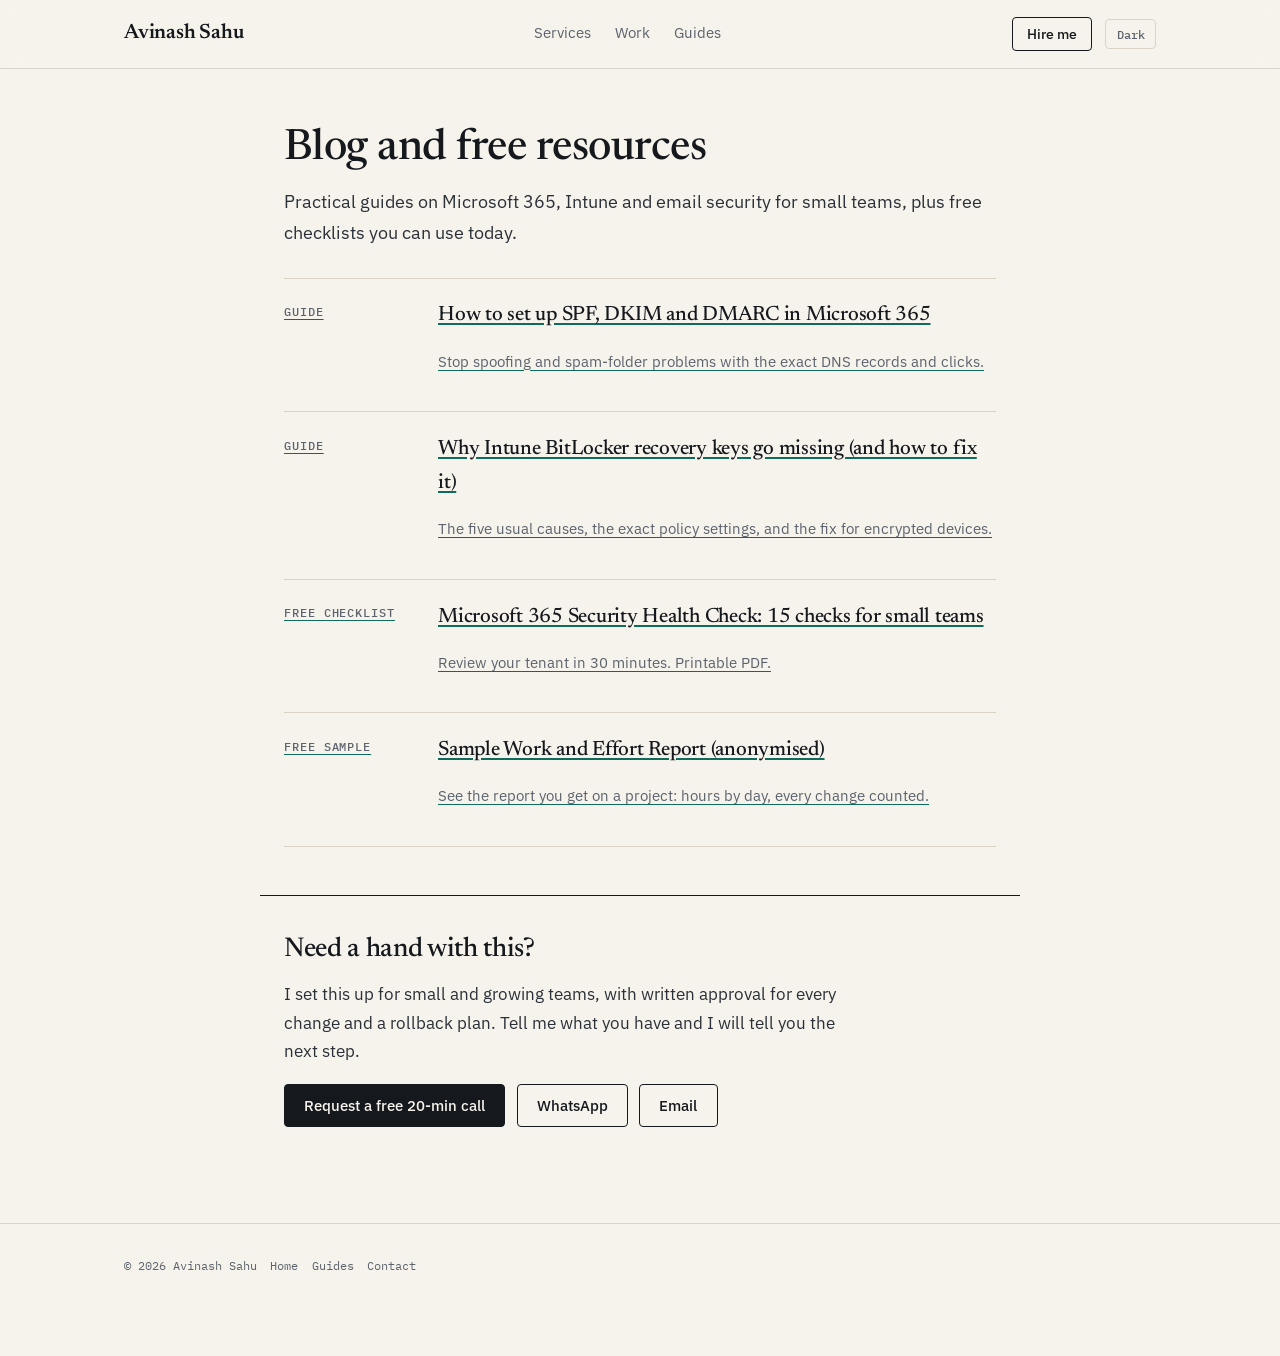
==== commit 6fd00633: "Richer design and wording not limited to the US - Headline now "for small and growing teams"; remove" ====
--- a/blog/index.html
+++ b/blog/index.html
@@ -41,7 +41,7 @@
 
     <section class="post-cta no-print">
       <h2>Need a hand with this?</h2>
-      <p>I set this up for small US teams and nonprofits, with written approval for every change and a rollback plan. Tell me what you have and I will tell you the next step.</p>
+      <p>I set this up for small and growing teams, with written approval for every change and a rollback plan. Tell me what you have and I will tell you the next step.</p>
       <div class="cta-actions">
         <a data-book class="btn btn-primary" href="#"><span class="book-label">Request a free 20-min call</span></a>
         <a data-wa class="btn" href="#">WhatsApp</a>
--- a/style.css
+++ b/style.css
@@ -340,6 +340,165 @@
 @media (max-width:640px) { .nav-right .btn { display:none; } }
 @media (prefers-reduced-motion:reduce) { * { scroll-behavior:auto !important; transition:none !important; } }
 
+/* ==========================================================
+   v2 layer: more colour, depth and structure.
+   Four service colours, a dark results band, drawn icons,
+   timeline, arched portrait, blueprint grid in the hero.
+   ========================================================== */
+:root, [data-theme="light"] {
+  --c1:#0f6b5c; --c2:#2d5bd8; --c3:#b37410; --c4:#c2432a;
+  --c1s:rgba(15,107,92,.11); --c2s:rgba(45,91,216,.10); --c3s:rgba(179,116,16,.13); --c4s:rgba(194,67,42,.10);
+  --band:#10202f; --band-text:#ece8de; --band-muted:#a3b4c3; --band-rule:#2a4156; --band-accent:#f2b94b; --band-teal:#72d6bb;
+  --cta:#0e4d43;
+}
+[data-theme="dark"] {
+  --c1:#5fcfb0; --c2:#8aaaff; --c3:#e6b85e; --c4:#f2967f;
+  --c1s:rgba(95,207,176,.13); --c2s:rgba(138,170,255,.13); --c3s:rgba(230,184,94,.14); --c4s:rgba(242,150,127,.13);
+  --band:#192633; --band-text:#ece8de; --band-muted:#a3b4c3; --band-rule:#2c4256; --band-accent:#f2b94b; --band-teal:#72d6bb;
+  --cta:#14483f;
+}
+.c1 { --cx:var(--c1); --cxs:var(--c1s); }
+.c2 { --cx:var(--c2); --cxs:var(--c2s); }
+.c3 { --cx:var(--c3); --cxs:var(--c3s); }
+.c4 { --cx:var(--c4); --cxs:var(--c4s); }
+.alt { background:var(--bg2); }
+
+/* ---------- hero ---------- */
+.hero { position:relative; padding:5rem 0 5.5rem; overflow:hidden; }
+.hero-bg { position:absolute; inset:0; pointer-events:none; opacity:.55;
+  background-image:linear-gradient(var(--rule) 1px, transparent 1px), linear-gradient(90deg, var(--rule) 1px, transparent 1px);
+  background-size:56px 56px;
+  -webkit-mask-image:linear-gradient(to bottom, #000 25%, transparent 92%); mask-image:linear-gradient(to bottom, #000 25%, transparent 92%); }
+.hero .hero-grid { position:relative; z-index:1; grid-template-columns:1.25fr .75fr; align-items:center; gap:3.5rem; }
+.hero h1 { font-size:3.7rem; max-width:13em; }
+.hero h1 em { font-style:italic; color:var(--accent); font-weight:500; }
+.hero-visual { display:flex; justify-content:center; padding:0 22px 22px 0; }
+.photo-frame { position:relative; width:100%; max-width:360px; }
+.photo-frame::before { content:""; position:absolute; inset:24px -24px -24px 24px; background:var(--c1); border-radius:190px 190px 8px 8px; }
+.photo-frame img { position:relative; width:100%; aspect-ratio:3/4; object-fit:cover; border-radius:190px 190px 8px 8px; box-shadow:0 0 0 6px var(--bg); background:var(--bg2); }
+.stamp { position:absolute; left:-34px; bottom:40px; background:var(--surface); border:1.5px solid var(--ink); padding:.7rem 1rem; box-shadow:5px 5px 0 var(--ink); z-index:2; }
+.stamp b { display:block; font:500 2.1rem/1 'Newsreader', Georgia, serif; color:var(--ink); }
+.stamp span { font:500 .68rem/1.35 'IBM Plex Mono', monospace; letter-spacing:.05em; text-transform:uppercase; color:var(--muted); }
+.worksline { position:relative; z-index:1; }
+
+/* ---------- dark facts band ---------- */
+.band { background:var(--band); color:var(--band-text); }
+.facts-band { padding:2.6rem 0; }
+.facts-band .facts { margin-top:0; margin-bottom:0; border-top:none; }
+.facts-band .fact b { color:var(--band-accent); font-size:2.9rem; }
+.facts-band .fact span { color:var(--band-muted); font-size:.88rem; }
+.facts-band .fact + .fact { border-left:1px solid var(--band-rule); }
+
+/* ---------- services ---------- */
+.map { margin:0 0 2.6rem; color:var(--ink); }
+.map svg { width:100%; height:auto; display:block; }
+.map .node { stroke-width:1.6; }
+.map .n1 { fill:var(--c1s); stroke:var(--c1); } .map .n2 { fill:var(--c2s); stroke:var(--c2); }
+.map .n3 { fill:var(--c3s); stroke:var(--c3); } .map .n4 { fill:var(--c4s); stroke:var(--c4); }
+.map text { font-family:'IBM Plex Sans', sans-serif; fill:var(--ink); }
+.map .t1 { font-size:15px; font-weight:600; } .map .t2 { font-size:11.5px; fill:var(--muted); font-family:'IBM Plex Mono', monospace; }
+.map .ends { font-family:'IBM Plex Mono', monospace; font-size:10.5px; letter-spacing:.12em; fill:var(--muted); }
+.map .line { stroke:var(--ink); stroke-width:1.3; stroke-dasharray:3 6; opacity:.45; fill:none; }
+.svc-grid { gap:1.5rem; }
+.svc { position:relative; border:1px solid var(--rule); border-top:4px solid var(--cx); border-radius:8px; padding:1.7rem 1.7rem 1.5rem; background:var(--surface); }
+.svc .label { position:absolute; top:1.3rem; right:1.5rem; font-size:.8rem; color:var(--muted); }
+.svc .ico { width:50px; height:50px; border-radius:10px; background:var(--cxs); color:var(--cx); display:flex; align-items:center; justify-content:center; margin-bottom:1.1rem; }
+.svc .ico svg { width:28px; height:28px; stroke:currentColor; fill:none; stroke-width:1.9; stroke-linecap:round; stroke-linejoin:round; }
+.svc h3 { margin-top:0; }
+.svc li::before { background:var(--cx); }
+.svc .out { background:var(--cxs); padding:.75rem .95rem; border-radius:6px; }
+.svc .out b { color:var(--cx); }
+
+/* ---------- results band ---------- */
+.band .sec-head h2, .band h3 { color:var(--band-text); }
+.band .label { color:var(--band-muted); }
+.band .sec-head p { color:var(--band-muted); }
+.section.band { border-top:none; }
+.band .case { border-top:1px solid var(--band-rule); }
+.band .case:first-of-type { border-top:1px solid var(--band-rule); }
+.band .case > div:first-child .label { color:var(--band-teal); }
+.band .case p { color:var(--band-text); }
+.band .case .col-text .label { color:var(--band-muted); }
+.band .results b { color:var(--band-accent); }
+.band .results span { color:var(--band-muted); }
+
+/* ---------- process ---------- */
+.steps { position:relative; gap:1.8rem; }
+.steps::before { content:""; position:absolute; left:22px; right:22px; top:22px; border-top:1.5px dashed var(--ink); opacity:.35; }
+.step { border-top:none; padding-top:0; position:relative; }
+.step .num { display:flex; width:44px; height:44px; border-radius:50%; background:var(--ink); color:var(--on-ink); align-items:center; justify-content:center; margin-bottom:1.1rem; position:relative; z-index:1; letter-spacing:.04em; }
+.ways { gap:1.2rem; }
+.way { background:var(--surface); border:1px solid var(--rule); border-left:4px solid var(--cx); border-radius:8px; padding:1.2rem 1.3rem; }
+.way h3 { font-family:'IBM Plex Sans', sans-serif; font-size:1rem; font-weight:600; }
+
+/* ---------- about ---------- */
+.glance { background:var(--surface); border:1px solid var(--rule); border-radius:8px; padding:.3rem 1.3rem; align-self:start; }
+.glance div:last-child { border-bottom:none; }
+
+/* ---------- skills ---------- */
+.skill-grid { gap:1.2rem; }
+.skill { border:1px solid var(--rule); border-left:4px solid var(--cx); border-radius:8px; padding:1.15rem 1.3rem .85rem; background:var(--surface); }
+.skill h3 { margin-bottom:.7rem; }
+.pill { display:inline-block; background:var(--cxs); color:var(--ink); padding:.2rem .62rem; border-radius:4px; font-size:.86rem; margin:0 .35rem .45rem 0; line-height:1.4; }
+.skill.note { background:transparent; border-style:dashed; border-left-style:solid; }
+
+/* ---------- experience timeline ---------- */
+.jobs { position:relative; margin-left:.5rem; padding-left:2.4rem; border-left:2px solid var(--rule); }
+.job { display:block; border-top:none; padding:0 0 2.6rem; position:relative; }
+.job::before { content:""; position:absolute; left:calc(-2.4rem - 8px); top:.55rem; width:14px; height:14px; border-radius:50%; background:var(--accent); box-shadow:0 0 0 5px var(--bg2); }
+#experience .job::before { box-shadow:0 0 0 5px var(--bg); }
+.job .when { display:inline-block; background:var(--c1s); color:var(--c1); padding:.22rem .65rem; border-radius:4px; margin-bottom:.7rem; padding-top:.22rem; }
+.job:last-child { padding-bottom:0; }
+
+/* ---------- code list ---------- */
+.repo { padding:1.05rem .6rem; }
+.repo:hover { background:var(--surface); }
+
+/* ---------- guides ---------- */
+.guides { display:grid; grid-template-columns:1fr 1fr; gap:1.3rem; }
+.guide { display:block; border:1px solid var(--rule); border-top:4px solid var(--cx); border-radius:8px; padding:1.5rem; background:var(--surface); transition:border-color .15s; }
+.guide:last-child { border-bottom:1px solid var(--rule); }
+.guide:hover { border-color:var(--cx); text-decoration:none; }
+.guide .label { display:inline-block; background:var(--cxs); color:var(--cx); padding:.18rem .55rem; border-radius:4px; margin-bottom:.8rem; }
+.guide h3 { font-size:1.35rem; margin-bottom:.4rem; }
+.guide:hover h3 { color:var(--cx); }
+.guide .go { display:inline-block; margin-top:.9rem; font-weight:500; font-size:.9rem; color:var(--cx); }
+
+/* ---------- contact band ---------- */
+.section.contact { background:var(--cta); color:#efe9dc; border-top:none; padding:6rem 0; }
+.contact .label { color:#a9cfc5; }
+.contact h2 { color:#f7f2e6; }
+.contact .sub { color:#cfe0da; }
+.contact .btn { border-color:#f7f2e6; color:#f7f2e6; }
+.contact .btn:hover { background:#f7f2e6; color:#0e4d43; }
+.contact .btn-primary { background:#f7f2e6; color:#0e4d43; }
+.contact .btn-primary:hover { background:var(--band-accent); border-color:var(--band-accent); color:#1b1405; }
+.contact .mailbig { color:#f7f2e6; border-bottom-color:var(--band-accent); }
+.contact .mailbig:hover { color:var(--band-accent); }
+.contact .elsewhere, .contact .elsewhere a { color:#cfe0da; }
+
+/* ---------- responsive for the v2 layer ---------- */
+@media (max-width:980px) {
+  .hero .hero-grid { grid-template-columns:1fr; gap:2.5rem; }
+  .hero-visual { order:-1; justify-content:flex-start; padding-left:6px; }
+  .photo-frame { max-width:260px; }
+  .hero h1 { font-size:2.9rem; }
+  .facts-band .facts { grid-template-columns:1fr 1fr; }
+  .facts-band .fact:nth-child(3) { border-left:none; padding-left:0; }
+  .facts-band .fact:nth-child(n+3) { border-top:1px solid var(--band-rule); margin-top:1.2rem; }
+  .guides { grid-template-columns:1fr; }
+  .steps::before { display:none; }
+  .map { display:none; }
+}
+@media (max-width:820px) {
+  .hero { padding:3rem 0 3.5rem; }
+  .hero h1 { font-size:2.35rem; }
+  .stamp { left:-8px; bottom:24px; padding:.55rem .8rem; }
+  .jobs { padding-left:1.6rem; }
+  .job::before { left:calc(-1.6rem - 8px); }
+  .section.contact { padding:4rem 0; }
+}
+
 /* ---------- print (PDF downloads) ---------- */
 @media print {
   .nav, .footer, .no-print, .skip-link, .scroll-progress, .chatbot-fab, .chatbot-window, .sticky-cta { display:none !important; }
